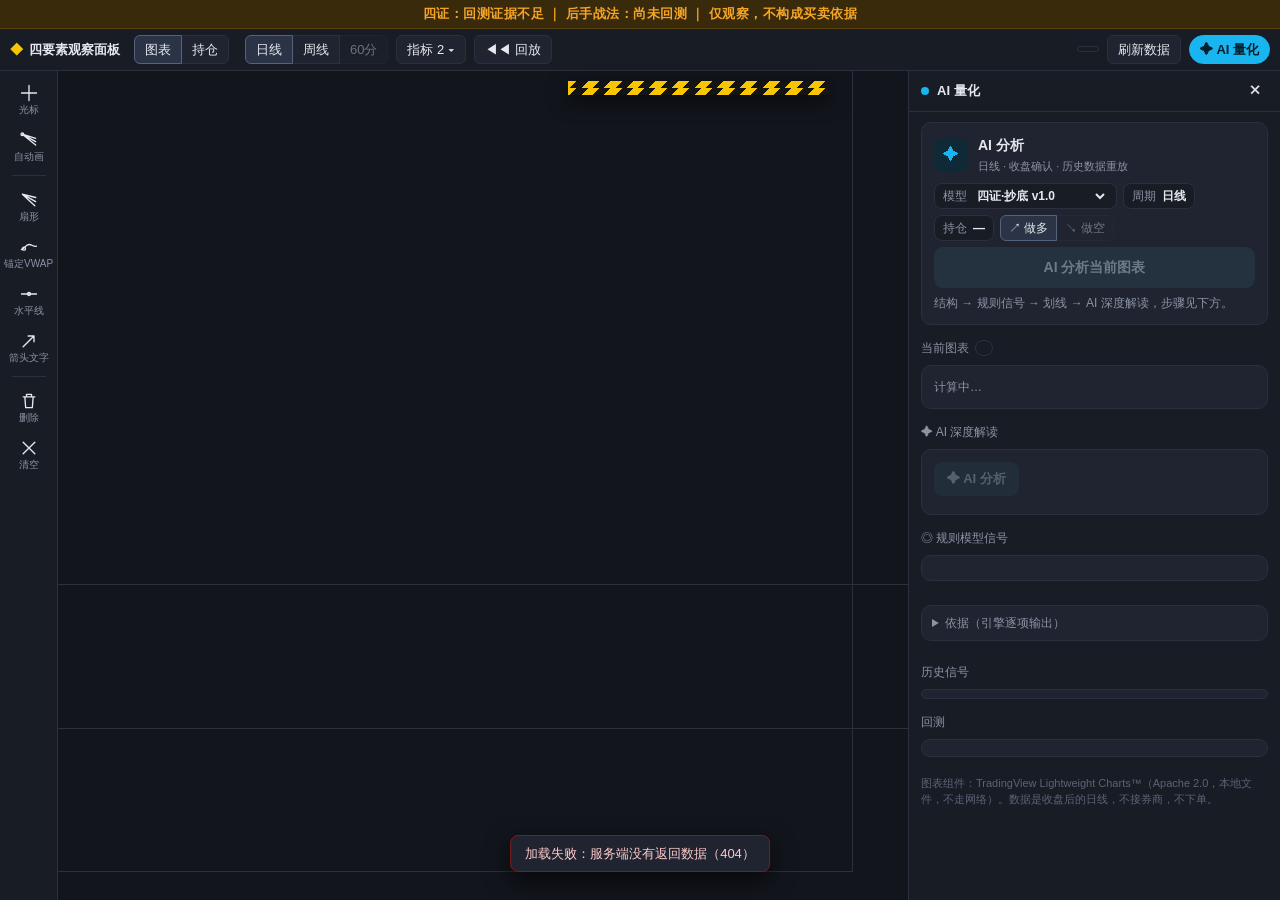
==== static/index.html @ f4cf9632 "AI 量化面板和后手战法模型（补充指令 3） - houshou.py：后手·成本线回踩 houshou-0.1，全部因果；视频原话 4 个参数，其余集中在 EST 标为估算 - chart_scor" ====
<!doctype html>
<html lang="zh-CN">
<head>
<meta charset="utf-8">
<meta name="viewport" content="width=device-width, initial-scale=1">
<title>四要素观察面板</title>
<link rel="stylesheet" href="/static/app.css">
</head>
<body>
<div id="banner" role="note">四证：回测证据不足 ｜ 后手战法：尚未回测 ｜ 仅观察，不构成买卖依据</div>

<header id="topbar">
  <div class="brand"><span class="logo">◆</span>四要素观察面板</div>
  <div id="viewSeg" class="seg" aria-label="页面">
    <button data-view="chart">图表</button>
    <button data-view="portfolio">持仓</button>
  </div>
  <div id="tickers" class="seg" role="tablist" aria-label="标的"></div>
  <div class="seg chart-only" id="tfSeg" aria-label="周期">
    <button class="on" data-tf="D" title="日线：四要素按日线判定">日线</button>
    <button data-tf="W" title="周线：由日线合成，只看走势；四要素仍按日线判定">周线</button>
    <button disabled title="不做：规则只用收盘后的日线，没有盘中数据">60分</button>
  </div>
  <div class="menu chart-only" id="indMenu">
    <button id="indBtn" aria-haspopup="true">指标 <span id="indCount"></span> ▾</button>
    <div class="pop" id="indPop" hidden>
      <label><input type="checkbox" data-ind="vol"> 成交量 VOL(5,10)</label>
      <label><input type="checkbox" data-ind="macd"> MACD(12,26,9)</label>
      <label><input type="checkbox" data-ind="marks"> 四要素标记 ▲1–4</label>
      <hr>
      <label title="只是显示，不影响四要素证据的判定"><input type="checkbox" data-ind="pf"> 持仓叠加（成本、行权价、归零线）</label>
      <label title="离现价很远，打开会把图压扁"><input type="checkbox" data-ind="pfval"> 估值参考线</label>
      <hr>
      <label title="今天常规时段的未收盘 K 线，半透明；只画图，不参与四要素判定"><input type="checkbox" data-ind="live"> 盘中实时（半透明 = 未收盘）</label>
    </div>
  </div>
  <button id="replayBtn" class="chart-only" title="把图截到历史某一天，按那天重算">◀◀ 回放</button>
  <span class="spacer"></span>
  <button id="pfChip" class="chip" hidden></button>
  <span id="dataDate" class="chip chart-only" title="只有收盘后的日线，没有实时行情"></span>
  <button id="dataWarn" class="chip warn chart-only" hidden></button>
  <button id="refreshBtn" class="chart-only" title="运行 prep_data.py，只追加新日期">刷新数据</button>
  <button id="aiBtn" class="primary chart-only">✦ AI 量化</button>
</header>

<div id="views">
<main id="main">
  <nav id="tools" aria-label="画线工具">
    <button data-tool="cursor" title="光标：拖动、缩放、十字线（Esc）"><svg viewBox="0 0 24 24"><path d="M12 3v18M3 12h18"/></svg><span>光标</span></button>
    <button id="autoBtn" title="自动画：按引擎的高点、低点、地量日画出扇子、成本线、止损线"><svg viewBox="0 0 24 24"><path d="M4 5l16 5M4 5l16 9M4 5l16 13"/><circle cx="4" cy="5" r="1.6"/></svg><span>自动画</span></button>
    <hr>
    <button data-tool="fan" title="斐波那契速度阻力扇 0.382 / 0.5 / 0.618：先点高点，再点低点"><svg viewBox="0 0 24 24"><path d="M4 5l16 4M4 5l16 9M4 5l15 14"/></svg><span>扇形</span></button>
    <button data-tool="avwap" title="锚定 VWAP：点一根 K 线作为起算日"><svg viewBox="0 0 24 24"><path d="M3 15c4-1 5-6 9-6s5 3 9 2"/><circle cx="6" cy="14" r="1.8"/></svg><span>锚定VWAP</span></button>
    <button data-tool="hline" title="水平线：点一个价位"><svg viewBox="0 0 24 24"><path d="M3 12h18"/><circle cx="12" cy="12" r="1.8"/></svg><span>水平线</span></button>
    <button data-tool="arrow" title="箭头加文字：先点起点，再点箭头指向的位置"><svg viewBox="0 0 24 24"><path d="M5 19L18 6M18 6h-7M18 6v7"/></svg><span>箭头文字</span></button>
    <hr>
    <button id="delBtn" title="删除选中的手动画线（先在光标模式下点一下那条线，或按 Delete）"><svg viewBox="0 0 24 24"><path d="M5 7h14M9 7V4h6v3M7 7l1 13h8l1-13"/></svg><span>删除</span></button>
    <button id="clearBtn" title="清空这只标的的全部手动画线"><svg viewBox="0 0 24 24"><path d="M5 5l14 14M19 5L5 19"/></svg><span>清空</span></button>
  </nav>

  <section id="stage">
    <div id="chartwrap">
      <div id="chart"></div>
      <canvas id="overlay"></canvas>
      <div id="legend" class="leg"></div>
      <div id="legVol" class="leg sub" hidden></div>
      <div id="legMacd" class="leg sub" hidden></div>
      <div id="evidence"></div>
      <div id="qBar" hidden></div>
      <div id="qMenu" hidden></div>
      <div id="hint" hidden></div>
      <form id="textBox" hidden><input id="textInput" maxlength="40" placeholder="标注文字，回车确定" autocomplete="off"></form>
    </div>
    <div id="qLegend" hidden></div>
    <div id="replaybar" hidden>
      <b>回放</b>
      <button id="rpPrev" title="前一根（←）">◀</button>
      <input id="rpRange" type="range" min="1" max="1" step="1" aria-label="回放日期">
      <button id="rpNext" title="后一根（→）">▶</button>
      <input id="rpDate" type="date" aria-label="跳到日期">
      <span id="rpInfo"></span>
      <button id="rpExit">回到最新</button>
    </div>
  </section>

  <aside id="side" aria-label="AI 量化">
    <div class="side-head">
      <span class="dot"></span><b>AI 量化</b><span id="sideSub" class="muted"></span>
      <span class="spacer"></span>
      <button id="sideClose" title="收起">✕</button>
    </div>
    <div class="side-body">
      <div class="card qa" id="qaCard">
        <div class="qa-head"><span class="qa-ico">✦</span><div><b>AI 分析</b><small>日线 · 收盘确认 · 历史数据重放</small></div></div>
        <div class="qa-row">
          <label class="pill">模型 <select id="qModel" aria-label="规则模型"></select></label>
          <span class="pill">周期 <b>日线</b></span>
        </div>
        <div class="qa-row">
          <span class="pill" id="qPos" title="从 portfolio_state.json 读，只读">持仓 <b>—</b></span>
          <span class="seg mini" aria-label="方向"><button class="on" id="qLong">↗ 做多</button><button id="qShort" disabled title="没有做空规则">↘ 做空</button></span>
        </div>
        <button id="qRun" class="primary big" disabled>AI 分析当前图表</button>
        <div class="muted small" id="qHint">结构 → 规则信号 → 划线 → AI 深度解读，步骤见下方。</div>
      </div>
      <div class="card thin" id="qSteps" hidden></div>

      <div class="sec-title">当前图表 <span class="qtag" id="qLabel"></span></div>
      <div class="card" id="qScore"><div class="muted small">计算中…</div></div>

      <div class="sec-title">✦ AI 深度解读 <span class="qtag" id="narrSrc" hidden></span><span class="muted small" id="narrMeta"></span></div>
      <div class="card narr" id="narrCard">
        <div class="narr-actions">
          <button id="aiRun" class="primary" disabled title="按视频的四问走一遍：量 → MACD → 扇子 → 成本线。模板版，不调用 API，不花钱">✦ AI 分析</button>
          <button id="aiPolish" hidden>让 Claude 润色（会计费）</button>
          <button id="aiSkip" hidden>跳过动画</button>
        </div>
        <div id="aiHint" class="muted small"></div>
        <div id="narrNotice" class="narr-notice" hidden></div>
        <div id="narr" hidden></div>
      </div>

      <div class="sec-title">◎ 规则模型信号</div>
      <div id="sigCard" class="card"></div>
      <div id="tiles" class="tiles"></div>
      <div id="qExtra"></div>
      <div id="narrWatch" class="card thin" hidden></div>
      <details id="basis" class="card thin"><summary>依据（引擎逐项输出）</summary><div id="basisBody"></div></details>
      <div id="notes"></div>

      <div class="sec-title">历史信号 <span class="muted small" id="sigCount"></span></div>
      <div id="sigList" class="card thin"></div>

      <div class="sec-title">回测</div>
      <div id="btCard" class="card thin muted small"></div>
      <div class="credit">图表组件：TradingView Lightweight Charts™（Apache 2.0，本地文件，不走网络）。数据是收盘后的日线，不接券商，不下单。</div>
    </div>
  </aside>
</main>
<section id="pfPage" hidden aria-label="持仓"></section>
</div>

<div id="modal" hidden><div class="modal-box"><div class="modal-head"><b id="modalTitle"></b><span class="spacer"></span><button id="modalClose">✕</button></div><div id="modalBody"></div></div></div>
<div id="toast" hidden></div>

<script src="/static/vendor/lightweight-charts.standalone.production.js"></script>
<script src="/static/portfolio.js"></script>
<script src="/static/narrate.js"></script>
<script src="/static/quant.js"></script>
<script src="/static/app.js"></script>
</body>
</html>
---- static/app.css ----
:root{
  --bg:#12151c; --panel:#181c25; --panel2:#1f2430; --line:#2a303d; --fg:#e6e8ee; --mut:#8b93a5;
  --up:#f0484e; --down:#1fa391; --acc:#19b5f0; --accfg:#04202c; --warn:#f5a524; --warnbg:#3a2a0c;
  --hazard:#f7c600; --fan:#35c2b0; --vwap:#f59e0b; --stop:#a78bfa; --target:#fb7185; --lowvol:#3b82f6;
  --danger:#ef4444;
}
*{box-sizing:border-box}
html,body{height:100%}
body{margin:0;background:var(--bg);color:var(--fg);font:13px/1.5 -apple-system,"PingFang SC","Helvetica Neue","Noto Sans SC",sans-serif;
  display:flex;flex-direction:column;overflow:hidden}
button,input{font:inherit;color:inherit}
button{background:var(--panel2);border:1px solid var(--line);border-radius:6px;padding:4px 10px;cursor:pointer;white-space:nowrap}
button:hover:not(:disabled){border-color:#4a5368}
button:disabled{opacity:.42;cursor:not-allowed}
button.primary{background:var(--acc);border-color:var(--acc);color:var(--accfg);font-weight:600;border-radius:999px}
button.primary:disabled{background:#33506080;border-color:transparent;color:#9fb6c2}
button.wide{width:100%;border-radius:8px;padding:8px}
.spacer{flex:1}
.muted{color:var(--mut)} .small{font-size:12px}
[hidden]{display:none!important}

#banner{flex:none;background:var(--warnbg);color:var(--warn);text-align:center;font-weight:600;padding:4px 12px;letter-spacing:.5px;
  border-bottom:1px solid #5a4212}
#topbar{flex:none;display:flex;align-items:center;gap:8px;padding:6px 10px;background:var(--panel);border-bottom:1px solid var(--line);flex-wrap:wrap}
.brand{font-weight:700;margin-right:6px;white-space:nowrap}.logo{color:var(--hazard);margin-right:6px}
.seg{display:flex}
.seg button{border-radius:0;margin-left:-1px}
.seg button:first-child{border-radius:6px 0 0 6px;margin-left:0}.seg button:last-child{border-radius:0 6px 6px 0}
.seg button.on{background:#2b3446;border-color:#56627c;position:relative;z-index:1}
#tickers button{min-width:92px;text-align:left;display:flex;gap:8px;align-items:baseline}
#tickers b{font-size:14px}#tickers .sc{margin-left:auto;font-size:11px;color:var(--mut)}
#tickers .sc.hot{color:var(--hazard);font-weight:700}
.chip{border:1px solid var(--line);border-radius:999px;padding:2px 10px;color:var(--mut);background:transparent;font-size:12px;white-space:nowrap}
.chip.warn{color:var(--warn);border-color:#6b4e12;background:var(--warnbg)}
.chip.err{color:#fecaca;border-color:#7f1d1d;background:#3b1212}
.menu{position:relative}
.pop{position:absolute;top:calc(100% + 4px);left:0;z-index:30;background:var(--panel2);border:1px solid var(--line);border-radius:8px;padding:8px 10px;
  display:flex;flex-direction:column;gap:6px;white-space:nowrap;box-shadow:0 8px 24px #0008}
.pop label{display:flex;gap:6px;align-items:center;cursor:pointer}
#replayBtn.on{background:#3b2f0a;border-color:var(--hazard);color:var(--hazard)}

#views{flex:1;min-height:0;display:flex;position:relative}
#main{flex:1;min-width:0;min-height:0;display:flex}
body.view-pf .chart-only{display:none!important}
.pop hr{width:100%;border:0;border-top:1px solid var(--line);margin:2px 0}

/* 持仓页 */
#pfPage{position:absolute;inset:0;z-index:40;background:var(--bg);overflow-y:auto}
.pf-wrap{max-width:1180px;margin:0 auto;padding:14px 18px 60px}
.pf-stale{background:var(--warnbg);color:var(--warn);border:1px solid #6b4e12;border-radius:8px;padding:8px 12px;font-weight:700;margin-bottom:12px}
.pf-head{display:flex;align-items:baseline;gap:12px;flex-wrap:wrap;color:var(--mut);font-size:12px}
.pf-head h1{margin:0;font-size:20px;color:var(--fg)}
.pf-wrap section{margin-top:18px}
.pf-wrap h2{font-size:14px;margin:0 0 8px;padding-bottom:5px;border-bottom:1px solid var(--line)}
.pf-wrap h3{font-size:13px;margin:12px 0 6px;color:var(--mut);font-weight:600}
.pf-cap{color:var(--mut);font-size:12px;margin:6px 0 0}
.pf-none{color:var(--mut);padding:6px 0}
.pf-empty{margin-top:40px;text-align:center;color:var(--mut)}.pf-empty b{font-size:20px;color:var(--fg)}
.est{display:inline-block;background:#3a2a0c;color:var(--warn);border:1px solid #6b4e12;border-radius:4px;font-size:10.5px;line-height:1.3;padding:0 4px;font-weight:600;vertical-align:1px}
.pf-tiles{display:grid;grid-template-columns:repeat(auto-fit,minmax(150px,1fr));gap:8px}
.pf-tile{background:var(--panel2);border:1px solid var(--line);border-radius:10px;padding:8px 12px}
.pf-tile label{display:block;color:var(--mut);font-size:11px}
.pf-tile b{font-size:19px;font-variant-numeric:tabular-nums}
.pf-tile small{display:block;color:var(--mut);font-size:11px}
.pf-orders{margin:8px 0 0;padding-left:18px;color:var(--warn);font-size:12.5px}
.pf-bar{position:relative;display:flex;height:34px;border-radius:6px;overflow:visible;margin-top:4px}
.pf-bar>div{height:100%;display:flex;align-items:center;justify-content:center;overflow:hidden;white-space:nowrap;font-size:12px;font-weight:600;color:#0c1016}
.pf-bar>div:first-child{border-radius:6px 0 0 6px}.pf-bar>div:last-of-type{border-radius:0 6px 6px 0}
.seg-safe{background:#38bdf8}.seg-risky{background:#fb923c}
.seg-middle{background:repeating-linear-gradient(-45deg,#a78bfa 0 8px,#8b6ff0 8px 16px)}
.pf-bar .one-nav{position:absolute;top:-5px;bottom:-5px;width:0;border-left:2px dashed var(--fg)}
.pf-bar .one-nav em{position:absolute;top:-17px;left:-26px;font-size:11px;font-style:normal;color:var(--fg);white-space:nowrap}
.pf-bar-legend{display:flex;gap:18px;flex-wrap:wrap;margin-top:10px;font-size:12.5px;color:var(--mut)}
.pf-bar-legend b{color:var(--fg);font-size:14px}
.sw{display:inline-block;width:10px;height:10px;border-radius:2px;margin-right:5px}
.pf-scroll{overflow-x:auto}
.pf-table{border-collapse:collapse;width:100%;font-size:12.5px}
.pf-table th,.pf-table td{border-bottom:1px solid var(--line);padding:6px 8px;text-align:left;vertical-align:top;white-space:nowrap}
.pf-table th{color:var(--mut);font-weight:600;font-size:11.5px}
.pf-table td.r{text-align:right;font-variant-numeric:tabular-nums}
.pf-table td.note{white-space:normal;color:var(--mut);min-width:180px}
.pf-table small{display:block;color:var(--mut);font-size:11px}
.pf-table .pos{color:var(--up)}.pf-table .neg{color:var(--down)}
.side{border-radius:999px;padding:1px 9px;font-size:11.5px;font-weight:600;color:#0c1016;background:#64748b}
.side-safe{background:#38bdf8}.side-risky{background:#fb923c}.side-middle{background:#a78bfa}
.chk-btn{padding:1px 8px;border-radius:999px;font-size:12px}.chk-btn.full{border-color:var(--hazard);color:var(--hazard)}
td.chk.none{color:var(--mut)}
.pf-cols{display:grid;grid-template-columns:1fr 1fr;gap:18px}
.pf-lvs{display:grid;grid-template-columns:repeat(auto-fit,minmax(200px,1fr));gap:8px}
.pf-lv{background:var(--panel2);border:1px solid var(--line);border-radius:8px;padding:6px 10px}
.pf-lv label{display:block;color:var(--mut);font-size:11.5px}.pf-lv b{font-size:16px;font-variant-numeric:tabular-nums}
.pf-check{list-style:none;margin:0;padding:0;display:flex;flex-direction:column;gap:6px}
.pf-check li{display:flex;gap:10px;align-items:baseline;background:var(--panel2);border:1px solid var(--line);border-radius:8px;padding:7px 10px}
.pf-check .mark{flex:none;width:52px;text-align:center;border-radius:4px;font-size:11.5px;font-weight:700;background:#2b3446;color:var(--mut)}
.pf-check li.hit{border-color:#7f1d1d;background:#2a1414}.pf-check li.hit .mark{background:var(--danger);color:#fff}.pf-check li.hit b{color:#fca5a5}
.pf-check .txt{color:var(--mut)}
.pf-snap-head{display:flex;gap:8px;align-items:center;margin-bottom:8px;color:var(--mut);font-size:12px}
.pf-snap-head select{background:var(--panel2);color:var(--fg);border:1px solid var(--line);border-radius:6px;padding:3px 6px;font:inherit}
.pf-md{background:var(--panel);border:1px solid var(--line);border-radius:10px;padding:10px 14px;line-height:1.7}
.pf-md h3,.pf-md h4,.pf-md h5{color:var(--fg);margin:10px 0 4px;font-size:13.5px}.pf-md h3{font-size:14.5px}
.pf-md p{margin:4px 0}.pf-md ul{margin:4px 0;padding-left:20px}
@media (max-width:820px){.pf-cols{grid-template-columns:1fr}}
#tools{flex:none;width:58px;background:var(--panel);border-right:1px solid var(--line);display:flex;flex-direction:column;align-items:center;gap:4px;padding:6px 0;overflow-y:auto}
#tools button{width:50px;padding:5px 0 3px;display:flex;flex-direction:column;align-items:center;gap:1px;border-color:transparent;background:transparent}
#tools button span{font-size:10px;color:var(--mut);line-height:1.2}
#tools svg{width:20px;height:20px;fill:none;stroke:currentColor;stroke-width:1.6;stroke-linecap:round;stroke-linejoin:round}
#tools button:hover{background:var(--panel2)}
#tools button.on{background:#12384a;border-color:var(--acc);color:var(--acc)}
#tools button.on span{color:var(--acc)}
#tools hr{width:34px;border:0;border-top:1px solid var(--line);margin:4px 0}

#stage{flex:1;min-width:0;display:flex;flex-direction:column}
#chartwrap{flex:1;min-height:0;position:relative}
#chart{position:absolute;inset:0}
#overlay{position:absolute;left:0;top:0;pointer-events:none;z-index:3}
#overlay.draw{pointer-events:auto;cursor:crosshair}
.leg{position:absolute;left:10px;top:6px;z-index:4;pointer-events:none;font-size:12px;color:var(--mut);display:flex;gap:10px;flex-wrap:wrap;
  background:#12151cb8;padding:1px 6px;border-radius:4px;max-width:calc(100% - 400px)}
.leg b{color:var(--fg);font-weight:600}.leg .up{color:var(--up)}.leg .down{color:var(--down)}
.leg .live{color:#cbd5e1;border:1px dashed #64748b;border-radius:4px;padding:0 5px}.leg .live.dim{opacity:.7}
.leg .k1{color:#e6e8ee}.leg .k2{color:var(--vwap)}.leg .lv{color:var(--lowvol)}.leg .src{color:var(--warn)}
.leg.sub{max-width:none}
#hint{position:absolute;left:50%;top:34px;transform:translateX(-50%);z-index:6;background:#0b2a38;border:1px solid var(--acc);color:#bfeaff;
  padding:4px 12px;border-radius:999px;font-size:12px;pointer-events:none;white-space:nowrap}
#textBox{position:absolute;z-index:7}
#textBox input{background:var(--panel2);border:1px solid var(--acc);border-radius:6px;padding:4px 8px;width:190px;outline:none}

#evidence{position:absolute;right:78px;top:10px;z-index:5;width:262px;background:var(--hazard);color:#141414;border-radius:4px;
  box-shadow:0 6px 20px #000a;font-size:12px;user-select:none}
#evidence::before,#evidence::after{content:"";display:block;height:7px;background:repeating-linear-gradient(-45deg,#141414 0 8px,var(--hazard) 8px 16px)}
#evidence .ev-head{padding:6px 10px 4px;cursor:pointer}
#evidence .ev-tag{font-size:11px;font-weight:700;display:block;line-height:1}
#evidence h2{margin:1px 0 0;font-size:19px;line-height:1.2;font-weight:900;letter-spacing:1px}
#evidence .ev-score{font-size:14px;font-weight:800}
#evidence .ev-warn{display:block;margin-top:4px;background:#7f1d1d;color:#fff;border-radius:3px;padding:2px 6px;font-size:11.5px;font-weight:700}
#evidence .ev-note{display:block;margin-top:3px;font-size:11px;font-weight:600}
#dataDate{cursor:pointer}
#evidence .ev-score small{font-weight:600;font-size:12px;margin-left:6px}
#evidence ol{list-style:none;margin:0;padding:2px 8px 8px;display:flex;flex-direction:column;gap:4px}
#evidence li{display:flex;gap:8px;align-items:flex-start;background:#0000000f;border-radius:4px;padding:4px 6px;opacity:.62}
#evidence li.on{opacity:1;background:#00000022}
#evidence li i{flex:none;width:22px;height:22px;border-radius:50%;border:2px solid #141414;font-style:normal;font-weight:800;text-align:center;line-height:18px;color:#141414}
#evidence li.on i{background:#141414;color:var(--hazard);box-shadow:0 0 0 2px #fff8}
#evidence li b{font-size:13px}#evidence li em{font-style:normal;font-weight:700;margin-left:6px;font-size:11px}
#evidence li p{margin:1px 0 0;font-size:11px;line-height:1.35;display:-webkit-box;-webkit-line-clamp:2;-webkit-box-orient:vertical;overflow:hidden}
#evidence.fold ol{display:none}

#replaybar{flex:none;display:flex;align-items:center;gap:8px;padding:6px 10px;background:#241d08;border-top:1px solid #5a4212;color:var(--hazard)}
#replaybar input[type=range]{flex:1;accent-color:var(--hazard)}
#replaybar input[type=date]{background:var(--panel2);border:1px solid var(--line);border-radius:6px;padding:2px 6px;color-scheme:dark}
#rpInfo{color:var(--fg);font-size:12px;white-space:nowrap}

#side{flex:none;width:372px;background:var(--panel);border-left:1px solid var(--line);display:flex;flex-direction:column;min-height:0}
#side.closed{display:none}
.side-head{display:flex;align-items:center;gap:8px;padding:8px 12px;border-bottom:1px solid var(--line)}
.side-head .dot{width:8px;height:8px;border-radius:50%;background:var(--acc)}
.side-head button{border:0;background:transparent;padding:2px 6px}
.side-body{flex:1;overflow-y:auto;padding:10px 12px 24px;display:flex;flex-direction:column;gap:8px}
.side-body>*{flex:none}
.sec-title{color:var(--mut);font-size:12px;margin-top:6px}
.credit{color:#5b6376;font-size:11px;margin-top:10px}
.card{background:var(--panel2);border:1px solid var(--line);border-radius:10px;padding:12px}
.card.thin{padding:8px 10px}
#sigCard .eng{color:var(--mut);font-size:12px}
#sigCard h3{margin:4px 0 6px;font-size:24px;line-height:1.2}
#sigCard h3.all4{color:var(--hazard)}#sigCard h3.missing{color:var(--fg)}#sigCard h3.not_armed{color:var(--mut)}
#sigCard .tags{display:flex;gap:6px;flex-wrap:wrap;margin-bottom:8px}
#sigCard .tags span{background:#2b3446;border-radius:4px;padding:1px 7px;font-size:11px;color:#c5cbd8}
#sigCard .tags span.eng-tag{background:#0b3a4f;color:#8fdcff}
#sigCard p{margin:0 0 6px}
#sigCard .fine{color:var(--mut);font-size:11px;margin:0}
.tiles{display:grid;grid-template-columns:1fr 1fr 1fr;gap:8px}
.tile{background:var(--panel2);border:1px solid var(--line);border-radius:10px;padding:8px 10px;min-width:0}
.tile.w2{grid-column:span 2}
.tile label{display:block;color:var(--mut);font-size:11px}
.tile b{display:block;font-size:17px;line-height:1.35;font-variant-numeric:tabular-nums;white-space:nowrap;overflow:hidden;text-overflow:ellipsis}
.tile small{display:block;color:var(--mut);font-size:11px;line-height:1.35}
.tile.entry b{color:var(--vwap)}.tile.stop b{color:var(--stop)}.tile.target b{color:var(--target)}
.tile.off b{color:var(--mut)}
#basis summary{cursor:pointer;color:var(--mut);font-size:12px}
#basisBody{font-size:12px;margin-top:6px}
#basisBody .row{display:flex;gap:8px;padding:4px 0;border-top:1px solid var(--line)}
#basisBody .row i{flex:none;width:18px;height:18px;border-radius:50%;background:#3a4152;color:#aab1c2;font-style:normal;font-size:11px;font-weight:700;text-align:center;line-height:18px}
#basisBody .row.on i{background:var(--hazard);color:#141414}
#basisBody .kv{display:grid;grid-template-columns:1fr 1fr;gap:2px 10px;color:var(--mut);padding-top:6px;border-top:1px solid var(--line)}
#basisBody .kv b{color:var(--fg);font-weight:500}
#notes .note{background:var(--warnbg);color:var(--warn);border-radius:8px;padding:6px 10px;font-size:12px;margin-bottom:6px}
#aiHint{margin-top:6px}
/* 视频式解说 */
.narr-actions{display:flex;gap:6px;flex-wrap:wrap}
.narr-actions button{border-radius:8px;padding:6px 12px}
.narr-notice{margin-top:8px;background:var(--warnbg);color:var(--warn);border-radius:6px;padding:4px 8px;font-size:11.5px}
#narr{margin-top:10px}
.n-hook{font-size:22px;font-weight:900;line-height:1.25;letter-spacing:.5px;color:#fff;text-wrap:balance}
.n-story{color:var(--mut);font-size:12.5px;margin:4px 0 10px}
.n-steps{list-style:none;margin:0;padding:0;display:flex;flex-direction:column;gap:7px}
.n-step{display:none;grid-template-columns:34px 1fr auto;gap:8px;align-items:center;background:#161a23;border:1px solid var(--line);border-radius:10px;padding:8px 8px 8px 6px;cursor:pointer}
.n-step.show{display:grid;animation:nstep .35s ease-out}
.n-step:hover,.n-step.picked{border-color:var(--hazard)}
@keyframes nstep{from{opacity:0;transform:translateY(8px)}to{opacity:1;transform:none}}
.n-step .tri{width:30px;height:27px;background:#3a4152;color:#aab1c2;clip-path:polygon(50% 0,100% 100%,0 100%);display:flex;align-items:flex-end;justify-content:center;
  font-style:normal;font-weight:800;font-size:12px;padding-bottom:2px}
.n-step.on .tri{background:var(--hazard);color:#141414}
.n-step .mid{min-width:0;display:flex;flex-direction:column}
.n-step .q{font-style:normal;color:var(--mut);font-size:10.5px}
.n-step .say{font-size:15.5px;line-height:1.3;color:var(--fg)}
.n-step .look{font-size:11.5px;color:var(--mut);line-height:1.4;margin-top:2px}
.sticker{background:var(--hazard);color:#141414;font-weight:900;font-size:13px;padding:3px 8px;border-radius:3px;transform:rotate(-7deg);white-space:nowrap;
  box-shadow:2px 2px 0 #0008;border:1.5px solid #141414}
.sticker.good{background:#141414;color:var(--hazard);border-color:var(--hazard)}
.sticker.na{background:#3a4152;color:#aab1c2;border-color:#3a4152;box-shadow:none}
.n-step .has-draw{font-size:10.5px;color:var(--hazard);opacity:.75;margin-top:3px}
.n-step.picked{background:#2a2408}.n-step.picked .has-draw{opacity:1}
.n-step.free .tri{clip-path:none;border-radius:50%;width:22px;height:22px;margin:0 4px;align-items:center;padding:0;background:#2b3446}
.unv{background:#5a4212;color:#fde68a;border-radius:3px;padding:0 2px;border-bottom:1px dashed var(--warn);cursor:help}
.n-final{display:none;margin-top:12px;font-size:26px;font-weight:900;text-align:center;color:var(--hazard);letter-spacing:1px}
.n-final.show{display:block;animation:nstep .35s ease-out}
#narrWatch .w-title{color:var(--mut);font-size:12px;margin-bottom:4px}
#narrWatch ul{margin:0;padding-left:18px;font-size:12.5px;line-height:1.6}
#sigCard .big3{display:flex;flex-direction:column;gap:3px;margin:8px 0 6px}
#sigCard .big3 div{display:flex;align-items:baseline;gap:8px;font-size:15px}
#sigCard .big3 b{font-weight:900;min-width:3em}#sigCard .big3 span{flex:1;color:#c5cbd8}
#sigCard .big3 em{font-style:normal;font-variant-numeric:tabular-nums;font-weight:700}
#sigCard .big3 div:nth-child(1) b,#sigCard .big3 div:nth-child(1) em{color:var(--vwap)}
#sigCard .big3 div:nth-child(2) b,#sigCard .big3 div:nth-child(2) em{color:var(--stop)}
#sigCard .big3 div:nth-child(3) b,#sigCard .big3 div:nth-child(3) em{color:var(--target)}
#sigCard .zone{color:var(--vwap);font-size:12px;margin:0 0 6px}
#evidence li.wait{opacity:.35}#evidence li.now{outline:2px solid #141414;outline-offset:1px}
.pane-flash{position:absolute;z-index:4;pointer-events:none;background:var(--hazard);opacity:0;animation:paneflash 1.6s ease-out}
.noanim .n-step.show,.noanim .n-final.show{animation:none}
@keyframes paneflash{0%{opacity:.28}35%{opacity:.08}60%{opacity:.24}100%{opacity:0}}
@media (prefers-reduced-motion:reduce){.n-step.show,.n-final.show{animation:none}.pane-flash{animation-duration:.01s}}
#sigList{max-height:190px;overflow-y:auto;padding:4px}
#sigList button{display:flex;width:100%;gap:8px;border:0;background:transparent;border-radius:6px;padding:3px 6px;font-size:12px;font-variant-numeric:tabular-nums}
#sigList button:hover{background:#2b3446}
#sigList .r{margin-left:auto}.pos{color:var(--up)}.neg{color:var(--down)}
#sigList .empty{color:var(--mut);padding:4px 6px;font-size:12px}

#modal{position:fixed;inset:0;background:#0009;z-index:50;display:flex;align-items:center;justify-content:center}
.modal-box{background:var(--panel);border:1px solid var(--line);border-radius:12px;width:min(640px,92vw);max-height:80vh;display:flex;flex-direction:column}
.modal-head{display:flex;align-items:center;padding:10px 14px;border-bottom:1px solid var(--line)}
.modal-head button{border:0;background:transparent}
#modalBody{padding:12px 14px;overflow-y:auto;font-size:12.5px}
#modalBody h4{margin:10px 0 4px;font-size:13px}#modalBody h4:first-child{margin-top:0}
#modalBody .e{color:#fca5a5}#modalBody .n{color:var(--mut)}#modalBody .a{color:#86efac}
#modalBody ul{margin:0;padding-left:18px}
#toast{position:fixed;left:50%;bottom:28px;transform:translateX(-50%);z-index:60;background:var(--panel2);border:1px solid var(--line);border-radius:8px;
  padding:8px 14px;box-shadow:0 8px 24px #000a;max-width:80vw}
#toast.err{border-color:#7f1d1d;color:#fecaca}

@media (max-width:1100px){#side{width:320px}.leg{max-width:calc(100% - 20px)}}
@media (max-width:820px){#side{position:absolute;right:0;top:0;bottom:0;z-index:20;height:100%}#main{position:relative}}
#aiPolish.arm{border-color:var(--warn);color:var(--warn);background:var(--warnbg)}
/* ---------- 「AI 量化」面板（补充指令 3）---------- */
.qa-head{display:flex;gap:10px;align-items:center;margin-bottom:8px}
.qa-ico{width:34px;height:34px;border-radius:9px;background:#0f2a36;color:var(--acc);display:flex;align-items:center;justify-content:center;font-size:16px}
.qa-head b{display:block;font-size:14px}.qa-head small{color:var(--mut);font-size:11px}
.qa-row{display:flex;gap:6px;flex-wrap:wrap;margin-bottom:6px;align-items:center}
.pill{display:inline-flex;align-items:center;gap:6px;background:var(--panel);border:1px solid var(--line);border-radius:8px;padding:3px 8px;font-size:12px;color:var(--mut)}
.pill b{color:var(--fg);font-weight:600}
.pill select{background:transparent;border:0;color:var(--fg);font:inherit;font-weight:600;outline:none;max-width:170px}
.seg.mini button{padding:3px 8px;font-size:12px}
button.big{display:block;width:100%;border-radius:9px;padding:9px 12px;font-size:14px;margin:4px 0 6px}
button.big:disabled{opacity:.6}
.qtag{font-size:11px;border:1px solid var(--line);border-radius:999px;padding:1px 8px;margin-left:6px;color:var(--mut)}
.qtag.neg{color:#fca5a5;border-color:#7f1d1d;background:#3a1113}.qtag.pos{color:#86efac;border-color:#14532d;background:#0f2a1a}
.q-steps-head{display:flex;align-items:center;gap:8px;margin-bottom:6px}
.q-steps-head .spin{width:12px;height:12px;border-radius:50%;border:2px solid var(--line);border-top-color:var(--acc);animation:qspin .8s linear infinite}
.q-steps-head .done{width:12px;height:12px;border-radius:50%;background:#22c55e}
@keyframes qspin{to{transform:rotate(360deg)}}
.q-steps{display:grid;grid-template-columns:1fr 1fr;gap:6px}
.q-steps>div{display:flex;gap:6px;align-items:flex-start;border:1px solid var(--line);border-radius:8px;padding:6px 8px;opacity:.45}
.q-steps>div.run{opacity:1;border-color:var(--acc)}.q-steps>div.done{opacity:1}
.q-steps i{flex:none;width:16px;height:16px;border-radius:50%;border:1.5px solid var(--mut);font-style:normal;font-size:10px;line-height:13px;text-align:center;color:#22c55e}
.q-steps>div.done i{border-color:#22c55e}
.q-steps b{font-size:12px;display:block}.q-steps small{color:var(--mut);font-size:10.5px;display:block;line-height:1.3}
.q-steps em{margin-left:auto;font-style:normal;color:var(--mut);font-size:10.5px;white-space:nowrap}
#qScore{display:grid;grid-template-columns:128px 1fr;gap:4px 12px;align-items:center}
.q-gauge{text-align:center}.q-gauge svg{width:124px;display:block;margin:0 auto}
.q-total{display:block;font-size:26px;font-weight:800;line-height:1;margin-top:-4px}
.q-total.neg,.q-part em.neg{color:#f87171}.q-total.pos,.q-part em.pos{color:#4ade80}.q-total.mid{color:#f5c542}
.q-lab{display:block;font-size:12px;font-weight:600;margin-top:2px}
.q-part{display:grid;grid-template-columns:30px 1fr 34px;gap:2px 6px;align-items:center;font-size:11.5px;margin-bottom:5px}
.q-part label{color:var(--mut)}.q-part em{font-style:normal;text-align:right;font-weight:700}
.q-part small{grid-column:2 / 4;color:var(--mut);font-size:10.5px;line-height:1.25}
.q-track{position:relative;height:5px;background:var(--line);border-radius:3px}
.q-track::after{content:"";position:absolute;left:50%;top:-2px;width:1px;height:9px;background:var(--mut)}
.q-track i{position:absolute;top:0;height:5px;border-radius:3px}.q-track i.neg{background:#f87171}.q-track i.pos{background:#4ade80}
.q-note{grid-column:1 / 3;margin:2px 0 0}
.q-checks{display:flex;flex-direction:column;gap:4px;margin:6px 0}
.q-checks>div{display:flex;gap:8px;align-items:flex-start;opacity:.7;font-size:12px}
.q-checks>div.on{opacity:1}
.q-checks i{flex:none;width:18px;height:18px;border-radius:50%;border:1.5px solid var(--mut);font-style:normal;text-align:center;line-height:15px;font-size:11px}
.q-checks>div.on i{background:var(--hazard);border-color:var(--hazard);color:#141414;font-weight:800}
.q-checks b{display:block}.q-checks span{color:var(--mut);font-size:11px;line-height:1.35;display:block}
#qExtra{display:flex;flex-direction:column;gap:8px}
#qExtra summary{cursor:pointer;font-size:12px;color:var(--mut)}
.q-needs{margin:4px 0 0;padding-left:18px;font-size:12px;line-height:1.5}
.q-all{float:right;color:var(--fg)}
.q-lines{display:grid;grid-template-columns:1fr 1fr;gap:3px 8px;margin-top:6px;font-size:11.5px}
.q-lines label{display:flex;align-items:center;gap:5px;white-space:nowrap;overflow:hidden;text-overflow:ellipsis}
.q-lines .sw{flex:none;width:10px;height:3px;border-radius:2px}
.q-tab{width:100%;border-collapse:collapse;font-size:11.5px;margin-top:6px}
.q-tab th{color:var(--mut);font-weight:500;text-align:left;padding:2px 4px}.q-tab td{padding:2px 4px;border-top:1px solid var(--line)}
.q-tab td.target{color:#f87171}.q-tab td.stop{color:#34d399}.q-tab button{padding:0 4px;border:0;background:none;color:var(--acc);font-size:11.5px}
.q-params{display:flex;flex-direction:column;gap:2px;font-size:11.5px;margin-top:6px}.q-params b{margin-top:4px;color:var(--hazard);font-size:11.5px}
.q-explain p{margin:0 0 4px;color:var(--mut);font-size:11px;line-height:1.45}
#qBar{position:absolute;left:50%;top:8px;transform:translateX(-50%);z-index:5;display:flex;align-items:center;gap:8px;background:#0c0f15ee;border:1.5px solid var(--hazard);
  border-radius:6px;padding:5px 12px;font-size:14px;font-weight:800;white-space:nowrap;max-width:calc(100% - 120px);overflow:hidden;box-shadow:0 2px 12px #0008}
#qBar b{color:var(--hazard);letter-spacing:1px}
#qBar .sep{width:1px;height:16px;background:#fff5}#qBar .plus{font-style:normal;color:var(--mut)}
#qBar .ck{color:#c9ced9}#qBar .ck.on{color:var(--hazard)}
#qBar .ck u{display:inline-block;text-decoration:none;width:16px;height:16px;border-radius:50%;border:1.5px solid #6b7385;margin-left:5px;font-size:11px;line-height:13px;text-align:center;vertical-align:1px}
#qBar .ck.on u{background:var(--hazard);border-color:var(--hazard);color:#141414}
#qBar em{font-style:normal;color:#e6e8ee}#qBar em.go{color:#f87171}#qBar em.no{color:#f87171}
#qMenu{position:absolute;z-index:9;background:var(--panel2);border:1px solid var(--line);border-radius:8px;padding:4px;display:flex;flex-direction:column;gap:2px;box-shadow:0 6px 20px #000a}
#qMenu[hidden]{display:none}
#qMenu button{border:0;background:none;text-align:left;padding:6px 10px;border-radius:6px}#qMenu button:hover:not(:disabled){background:var(--line)}
#qLegend{flex:none;border-top:1px solid var(--line);background:var(--panel);padding:4px 12px;font-size:12px;max-height:132px;overflow-y:auto}
#qLegend summary{cursor:pointer;color:var(--mut)}
#qLegend ol{list-style:none;margin:4px 0 2px;padding:0;display:grid;grid-template-columns:1fr 1fr;gap:2px 18px;line-height:1.45}
#qLegend li i{font-style:normal;color:var(--hazard);margin-right:5px;font-size:13px}
.tile[data-k="t2"] b,.tile[data-k="stop"] b{font-size:15px}.tile[data-k="zone"] b{font-size:13px;line-height:1.75}
@media (max-width:1100px){#qLegend ol{grid-template-columns:1fr}#qScore{grid-template-columns:110px 1fr}}
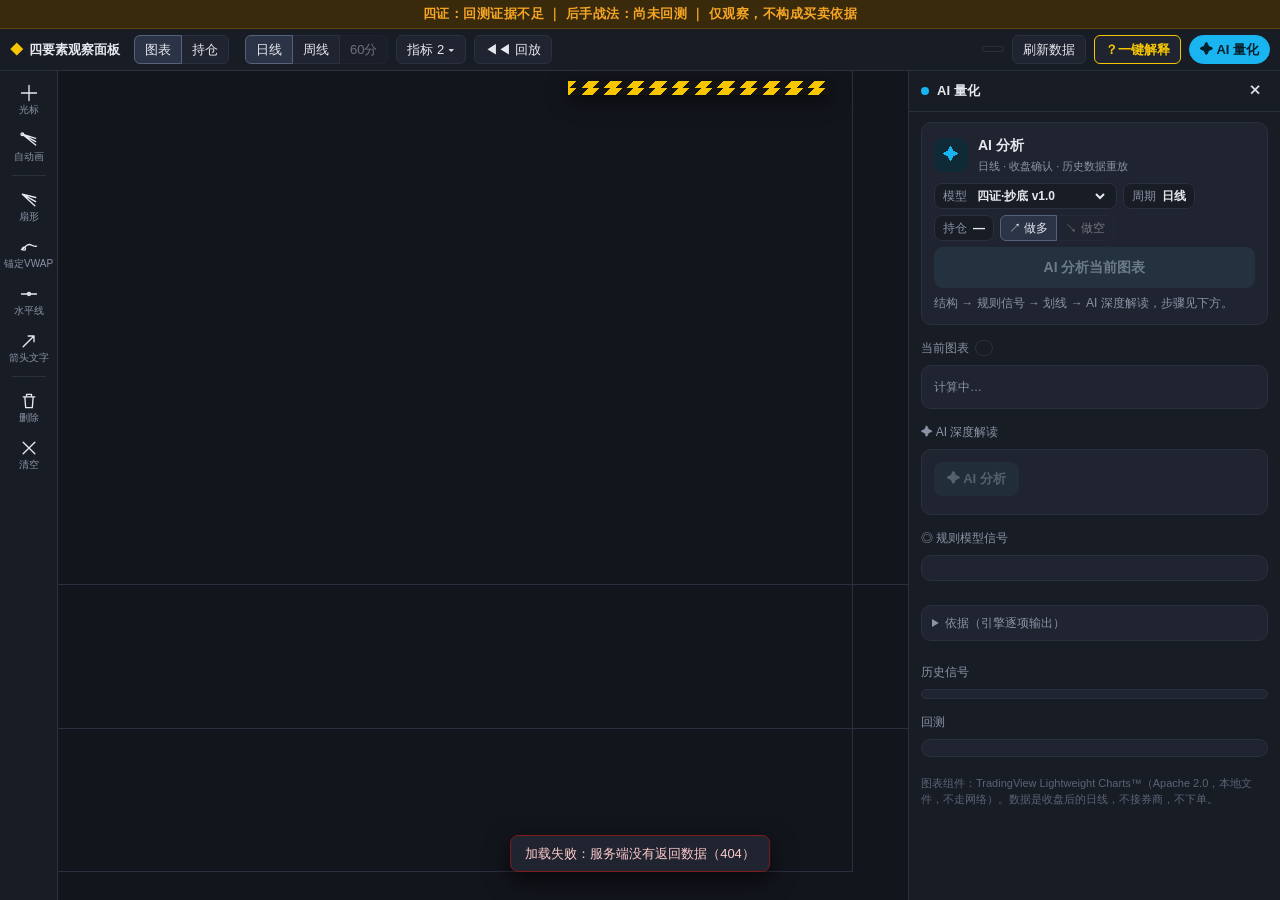
==== commit 58b57525: "一键解释：学习面板，用大白话把屏幕上的每样东西讲一遍 - learn.py + /api/learn：每张卡片先说“这是什么”，再说“今天它是什么情况”；数字全部取自引擎，不调用 AI - 写法：8 " ====
--- a/static/index.html
+++ b/static/index.html
@@ -40,6 +40,7 @@
   <span id="dataDate" class="chip chart-only" title="只有收盘后的日线，没有实时行情"></span>
   <button id="dataWarn" class="chip warn chart-only" hidden></button>
   <button id="refreshBtn" class="chart-only" title="运行 prep_data.py，只追加新日期">刷新数据</button>
+  <button id="learnBtn" class="chart-only" title="看不懂？点一下，用大白话把现在屏幕上的每样东西讲一遍。程序拼的，不花钱">？一键解释</button>
   <button id="aiBtn" class="primary chart-only">✦ AI 量化</button>
 </header>
 
@@ -57,6 +58,8 @@
     <button id="delBtn" title="删除选中的手动画线（先在光标模式下点一下那条线，或按 Delete）"><svg viewBox="0 0 24 24"><path d="M5 7h14M9 7V4h6v3M7 7l1 13h8l1-13"/></svg><span>删除</span></button>
     <button id="clearBtn" title="清空这只标的的全部手动画线"><svg viewBox="0 0 24 24"><path d="M5 5l14 14M19 5L5 19"/></svg><span>清空</span></button>
   </nav>
+
+  <aside id="learn" hidden aria-label="一键解释"></aside>
 
   <section id="stage">
     <div id="chartwrap">
@@ -147,6 +150,7 @@
 <script src="/static/portfolio.js"></script>
 <script src="/static/narrate.js"></script>
 <script src="/static/quant.js"></script>
+<script src="/static/learn.js"></script>
 <script src="/static/app.js"></script>
 </body>
 </html>
--- a/static/app.css
+++ b/static/app.css
@@ -322,3 +322,40 @@
 #qLegend li i{font-style:normal;color:var(--hazard);margin-right:5px;font-size:13px}
 .tile[data-k="t2"] b,.tile[data-k="stop"] b{font-size:15px}.tile[data-k="zone"] b{font-size:13px;line-height:1.75}
 @media (max-width:1100px){#qLegend ol{grid-template-columns:1fr}#qScore{grid-template-columns:110px 1fr}}
+/* ---------- 「一键解释」学习面板 ---------- */
+#learnBtn{border-color:var(--hazard);color:var(--hazard);font-weight:700}
+#learnBtn.on{background:var(--hazard);color:#141414}
+#learn{flex:none;width:372px;background:var(--panel);border-right:1px solid var(--line);display:flex;flex-direction:column;min-height:0}
+#learn[hidden]{display:none}
+.learn-head{flex:none;display:flex;align-items:center;gap:8px;padding:8px 12px;border-bottom:1px solid var(--line)}
+.learn-head b{font-size:14px;color:var(--hazard)}.learn-head .muted{font-size:11.5px}
+.learn-body{flex:1;overflow-y:auto;padding:10px 12px 28px;display:flex;flex-direction:column;gap:10px}
+.learn-body>*{flex:none}
+.learn-lead{margin:0;color:var(--mut);font-size:12px;line-height:1.55}
+.learn-hl{border-radius:10px;padding:10px 12px;border:1.5px solid var(--line);background:var(--panel2);display:flex;flex-direction:column;gap:3px}
+.learn-hl small{color:var(--mut);font-size:11px}.learn-hl b{font-size:16.5px;line-height:1.35}.learn-hl span{font-size:12.5px;line-height:1.5;color:#c9ced9}
+.learn-hl.go{border-color:var(--hazard)}.learn-hl.go b{color:var(--hazard)}
+.learn-hl.stop{border-color:#f87171}.learn-hl.stop b{color:#fca5a5}
+.learn-hl.wait b{color:#e6e8ee}.learn-hl.na b{color:#aab1c2}
+.lcard{background:var(--panel2);border:1px solid var(--line);border-left:3px solid var(--line);border-radius:10px;padding:10px 12px 9px;margin:0}
+.lcard.yes{border-left-color:var(--hazard)}.lcard.no{border-left-color:#4b5263}
+.lcard h4{margin:0 0 5px;font-size:13.5px;line-height:1.4;display:flex;gap:7px;align-items:flex-start}
+.lcard h4 i{flex:none;font-style:normal;width:18px;height:18px;border-radius:50%;background:var(--line);color:var(--mut);font-size:10.5px;line-height:18px;text-align:center;margin-top:1px}
+.lcard p{margin:0;font-size:13px;line-height:1.7;color:#d7dbe5}
+.lnow{margin-top:7px;background:#0f141d;border-radius:7px;padding:7px 9px;font-size:12.5px;line-height:1.65}
+.lnow span{display:inline-block;background:var(--hazard);color:#141414;font-weight:800;font-size:10.5px;border-radius:3px;padding:0 5px;margin-right:6px;line-height:16px;vertical-align:1px}
+.litems{list-style:none;margin:6px 0 0;padding:0;display:flex;flex-direction:column;gap:5px}
+.litems li{font-size:12px;line-height:1.55;border-left:2px solid #4b5263;padding-left:8px}
+.litems li.yes{border-left-color:var(--hazard)}.litems li b{display:block}.litems li.yes b{color:var(--hazard)}.litems li span{color:var(--mut)}
+.lcard .lnote{margin-top:6px;color:var(--mut);font-size:11.5px;line-height:1.55}
+.lspot{margin-top:7px;padding:2px 10px;font-size:11.5px;border-radius:999px;color:var(--acc);border-color:#1d4d63;background:none}
+.lgloss{background:var(--panel2);border:1px solid var(--line);border-radius:10px;padding:8px 12px}
+.lgloss summary{cursor:pointer;font-size:12.5px;color:var(--mut)}
+.lgloss dl{margin:6px 0 0;display:grid;grid-template-columns:auto 1fr;gap:4px 10px;font-size:12px;line-height:1.5}
+.lgloss dt{font-weight:700;white-space:nowrap}.lgloss dd{margin:0;color:#c9ced9}
+.lfoot{margin:0;color:var(--mut);font-size:11px;line-height:1.5}
+.learn-spot{animation:learnspot 2.4s ease-out;position:relative;z-index:6}
+@keyframes learnspot{0%,60%{box-shadow:0 0 0 3px var(--hazard),0 0 22px 4px #f7c60088}100%{box-shadow:0 0 0 3px transparent}}
+#chartwrap.learn-spot{animation:learnspot2 2.4s ease-out}
+@keyframes learnspot2{0%,60%{box-shadow:inset 0 0 0 3px var(--hazard)}100%{box-shadow:inset 0 0 0 3px transparent}}
+@media (max-width:1280px){#learn{position:absolute;left:58px;top:0;bottom:0;z-index:18;box-shadow:8px 0 24px #000a}#main{position:relative}}
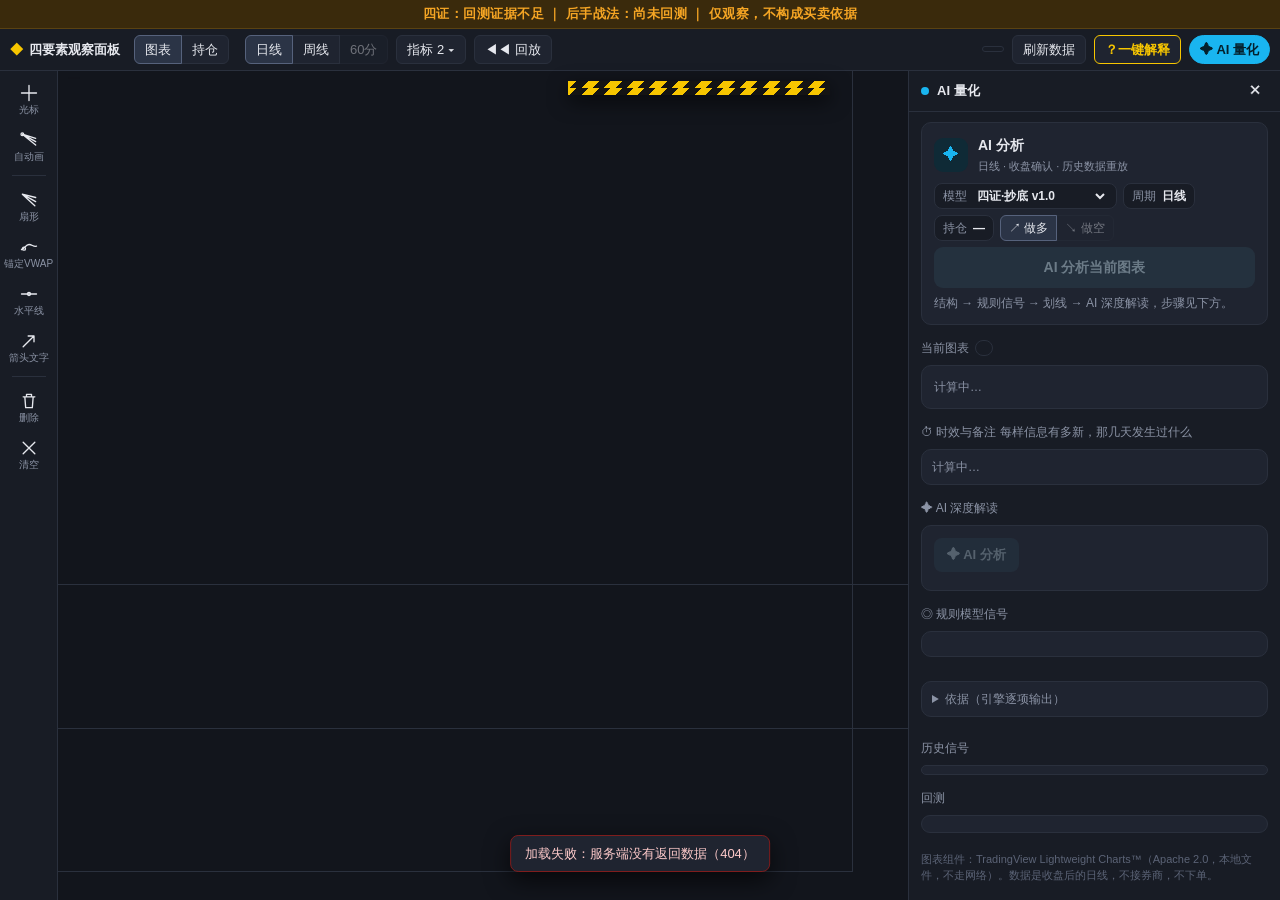
==== commit 62cd5ba2: "时效与备注：K 线上标出那一天发生过什么，并写明每样信息有多新 - notes.py：事件日（财报、除息、拆股，Yahoo）、每次刷新存一批新闻标题、Claude 联网搜、手写备注；各带来源和抓取时间" ====
--- a/static/index.html
+++ b/static/index.html
@@ -70,6 +70,7 @@
       <div id="legMacd" class="leg sub" hidden></div>
       <div id="evidence"></div>
       <div id="qBar" hidden></div>
+      <div id="noteTip" hidden></div>
       <div id="qMenu" hidden></div>
       <div id="hint" hidden></div>
       <form id="textBox" hidden><input id="textInput" maxlength="40" placeholder="标注文字，回车确定" autocomplete="off"></form>
@@ -111,6 +112,9 @@
       <div class="sec-title">当前图表 <span class="qtag" id="qLabel"></span></div>
       <div class="card" id="qScore"><div class="muted small">计算中…</div></div>
 
+      <div class="sec-title">⏱ 时效与备注 <span class="muted small">每样信息有多新，那几天发生过什么</span></div>
+      <div class="card thin" id="noteCard"></div>
+
       <div class="sec-title">✦ AI 深度解读 <span class="qtag" id="narrSrc" hidden></span><span class="muted small" id="narrMeta"></span></div>
       <div class="card narr" id="narrCard">
         <div class="narr-actions">
@@ -151,6 +155,7 @@
 <script src="/static/narrate.js"></script>
 <script src="/static/quant.js"></script>
 <script src="/static/learn.js"></script>
+<script src="/static/notes.js"></script>
 <script src="/static/app.js"></script>
 </body>
 </html>
--- a/static/app.css
+++ b/static/app.css
@@ -359,3 +359,25 @@
 #chartwrap.learn-spot{animation:learnspot2 2.4s ease-out}
 @keyframes learnspot2{0%,60%{box-shadow:inset 0 0 0 3px var(--hazard)}100%{box-shadow:inset 0 0 0 3px transparent}}
 @media (max-width:1280px){#learn{position:absolute;left:58px;top:0;bottom:0;z-index:18;box-shadow:8px 0 24px #000a}#main{position:relative}}
+/* ---------- 「时效与备注」 ---------- */
+#noteTip{position:absolute;z-index:8;width:290px;background:#0c0f15f2;border:1px solid var(--line);border-radius:8px;padding:7px 9px;font-size:12px;line-height:1.5;pointer-events:none;box-shadow:0 6px 20px #000a}
+#noteTip[hidden]{display:none}
+#noteTip b{display:block;margin-bottom:3px;color:var(--mut);font-weight:600}
+.nt-row{display:flex;gap:6px;align-items:flex-start;margin-top:3px}
+.nt-row i,.note-row>i{flex:none;font-style:normal;font-size:10.5px;font-weight:700;color:#0b0e14;border-radius:3px;padding:0 5px;line-height:17px;margin-top:1px;white-space:nowrap}
+.fr-row{display:grid;grid-template-columns:64px 1fr;gap:6px;font-size:12px;line-height:1.5;padding:2px 0}
+.fr-row label{color:var(--mut)}.fr-row.warn span{color:var(--warn)}.fr-row.hot span{color:#fb923c;font-weight:600}
+.fr-sub{margin-top:7px;color:var(--mut);font-size:11.5px}
+.fr-days{list-style:none;margin:4px 0 6px;padding:0;display:flex;flex-direction:column;gap:3px;font-size:11.5px}
+.fr-days li{display:grid;grid-template-columns:44px 1fr auto;gap:6px;align-items:baseline}
+.fr-days button{padding:0 4px;border:0;background:none;color:var(--acc);font-size:11.5px;text-align:left}
+.fr-days em{font-style:normal;color:var(--mut);white-space:nowrap}.fr-days em.todo{color:var(--warn)}.fr-days em.has{color:#86efac}
+.note-search{width:100%;border-radius:8px;padding:6px 10px;margin-top:2px;white-space:normal;line-height:1.35}
+.note-row{display:flex;gap:8px;align-items:flex-start;padding:7px 0;border-bottom:1px solid var(--line)}
+.note-row .mid{flex:1;min-width:0;display:flex;flex-direction:column;gap:2px}.note-row b{font-weight:600;line-height:1.5}
+.note-row a{color:var(--acc);font-size:12px;align-self:flex-start}
+.note-form{display:flex;gap:6px;margin:10px 0 8px}
+.note-form input{flex:1;background:var(--panel2);border:1px solid var(--line);border-radius:6px;padding:6px 8px;color:var(--fg);font:inherit}
+.n-notes{display:flex;flex-direction:column;gap:1px;margin-top:3px}
+.n-notes span{font-size:11px;line-height:1.4;color:#93c5fd}.n-notes span.fact{color:#fdba74}
+.n-notes span::before{content:"▸ "}
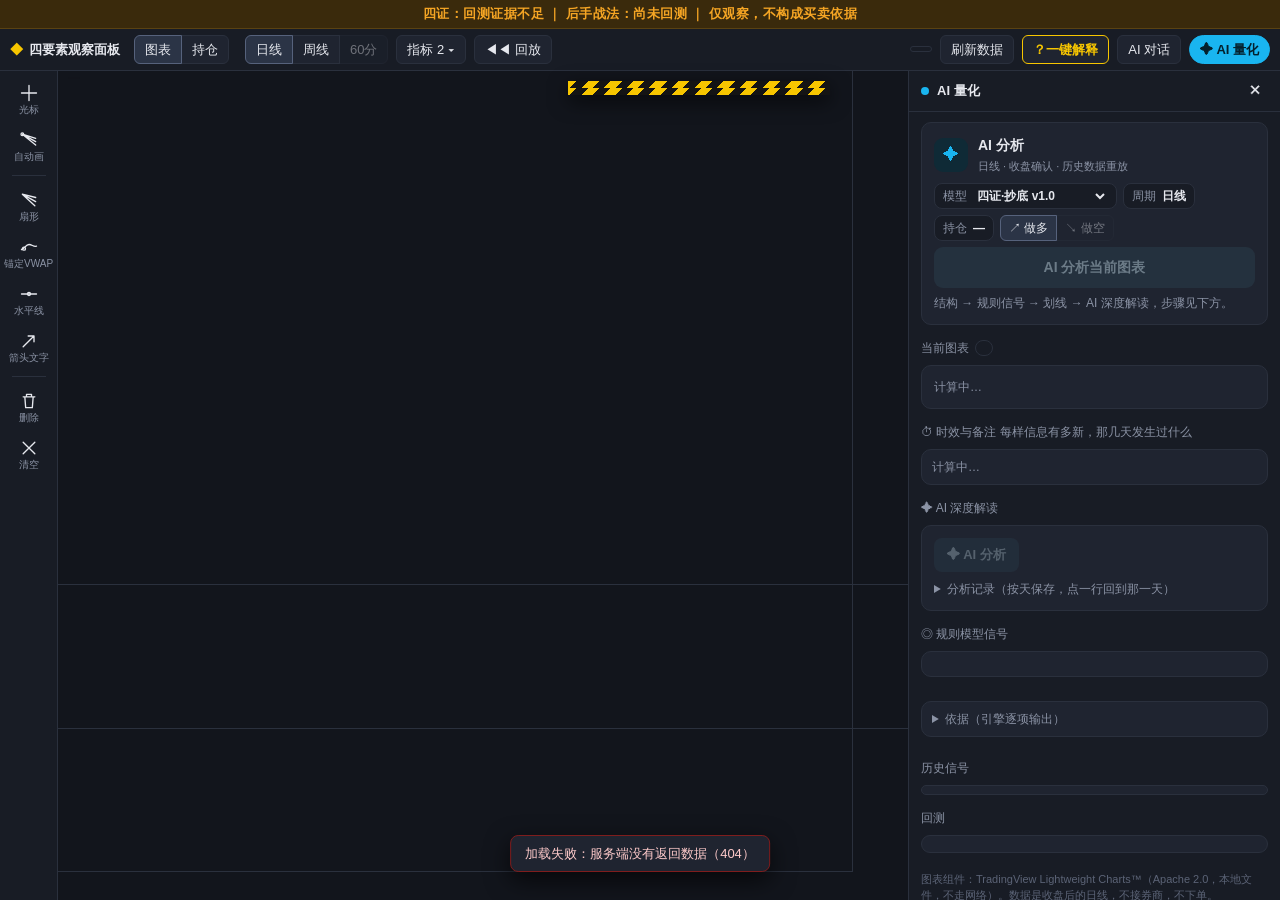
==== commit 993d0438: "AI 对话（流式、有记忆、看得到图）；一键解释并进对话框；AI 解读按天保存、切换模型不清空 - chat.py + /api/chat/*：每段对话存在本机，每次提问带上全部历史；图表数据只在变了的" ====
--- a/static/index.html
+++ b/static/index.html
@@ -40,7 +40,8 @@
   <span id="dataDate" class="chip chart-only" title="只有收盘后的日线，没有实时行情"></span>
   <button id="dataWarn" class="chip warn chart-only" hidden></button>
   <button id="refreshBtn" class="chart-only" title="运行 prep_data.py，只追加新日期">刷新数据</button>
-  <button id="learnBtn" class="chart-only" title="看不懂？点一下，用大白话把现在屏幕上的每样东西讲一遍。程序拼的，不花钱">？一键解释</button>
+  <button id="learnBtn" class="chart-only" title="看不懂？点一下，用大白话把现在屏幕上的每样东西讲一遍。程序拼的，不花钱；解释出现在 AI 对话里，可以接着问">？一键解释</button>
+  <button id="chatBtn" class="chart-only" title="一边看图一边问。有记忆，对话存在本机">AI 对话</button>
   <button id="aiBtn" class="primary chart-only">✦ AI 量化</button>
 </header>
 
@@ -59,7 +60,7 @@
     <button id="clearBtn" title="清空这只标的的全部手动画线"><svg viewBox="0 0 24 24"><path d="M5 5l14 14M19 5L5 19"/></svg><span>清空</span></button>
   </nav>
 
-  <aside id="learn" hidden aria-label="一键解释"></aside>
+  <aside id="learn" hidden aria-label="AI 对话"></aside>
 
   <section id="stage">
     <div id="chartwrap">
@@ -125,6 +126,7 @@
         <div id="aiHint" class="muted small"></div>
         <div id="narrNotice" class="narr-notice" hidden></div>
         <div id="narr" hidden></div>
+        <details id="narrHist"><summary>分析记录（按天保存，点一行回到那一天）</summary><div class="nh-list"></div></details>
       </div>
 
       <div class="sec-title">◎ 规则模型信号</div>
@@ -154,7 +156,7 @@
 <script src="/static/portfolio.js"></script>
 <script src="/static/narrate.js"></script>
 <script src="/static/quant.js"></script>
-<script src="/static/learn.js"></script>
+<script src="/static/chat.js"></script>
 <script src="/static/notes.js"></script>
 <script src="/static/app.js"></script>
 </body>
--- a/static/app.css
+++ b/static/app.css
@@ -378,6 +378,51 @@
 .note-row a{color:var(--acc);font-size:12px;align-self:flex-start}
 .note-form{display:flex;gap:6px;margin:10px 0 8px}
 .note-form input{flex:1;background:var(--panel2);border:1px solid var(--line);border-radius:6px;padding:6px 8px;color:var(--fg);font:inherit}
-.n-notes{display:flex;flex-direction:column;gap:1px;margin-top:3px}
-.n-notes span{font-size:11px;line-height:1.4;color:#93c5fd}.n-notes span.fact{color:#fdba74}
+.n-notes{display:flex;flex-direction:column;gap:1px;margin-top:3px;min-width:0}
+.n-notes span{font-size:11px;line-height:1.4;color:#93c5fd;white-space:nowrap;overflow:hidden;text-overflow:ellipsis}.n-notes span.fact{color:#fdba74}
 .n-notes span::before{content:"▸ "}
+.note-row small.orig{font-size:11px;line-height:1.4;opacity:.8}
+.fr-pending{margin:3px 0 4px;font-size:11.5px}.fr-pending summary{cursor:pointer;color:var(--mut)}
+.fr-pending a,.fr-pending span{display:block;color:#c9ced9;line-height:1.5;margin-top:3px;text-decoration:none}.fr-pending a:hover{color:var(--acc)}
+#narrHist{margin-top:8px;font-size:12px}#narrHist summary{cursor:pointer;color:var(--mut)}
+.nh-list{display:flex;flex-direction:column;gap:2px;margin-top:5px;max-height:190px;overflow-y:auto}
+.nh-row{display:grid;grid-template-columns:78px auto 1fr;gap:7px;align-items:baseline;text-align:left;border:0;background:none;padding:3px 4px;border-radius:5px;font-size:12px;white-space:nowrap}
+.nh-row:hover{background:var(--line)}.nh-row b{font-weight:600;font-variant-numeric:tabular-nums}.nh-row i{font-style:normal;color:var(--acc);font-size:11px}
+.nh-row span{color:var(--mut);overflow:hidden;text-overflow:ellipsis}
+/* ---------- AI 对话（一键解释并在里面）---------- */
+#chatBtn.on{background:var(--acc);border-color:var(--acc);color:var(--accfg);font-weight:700}
+.chat-head{flex:none;display:flex;align-items:center;gap:6px;padding:8px 10px;border-bottom:1px solid var(--line)}
+.chat-head b{font-size:14px;color:var(--acc)}.chat-head .muted{font-size:11.5px;white-space:nowrap;overflow:hidden;text-overflow:ellipsis;max-width:130px}
+.chat-head button{padding:3px 8px;font-size:12px}
+.chat-body{flex:1;min-height:0;overflow-y:auto;padding:10px 12px;display:flex;flex-direction:column;gap:10px}
+.chat-body>*{flex:none}
+.chat-empty{color:var(--mut);font-size:12.5px;line-height:1.65;padding:8px 2px}.chat-empty b{display:block;color:var(--fg);font-size:14px;margin-bottom:4px}.chat-empty p{margin:0 0 6px}
+.cmsg{display:flex;flex-direction:column;gap:3px;max-width:100%}
+.cmsg.user{align-items:flex-end}
+.cmsg .bubble{border-radius:12px;padding:8px 11px;font-size:13.5px;line-height:1.7;max-width:100%;overflow-wrap:anywhere}
+.cmsg.user .bubble{background:#17384a;color:#e6f6ff;white-space:pre-wrap;max-width:92%;border-bottom-right-radius:4px}
+.cmsg.ai .bubble{background:var(--panel2);border:1px solid var(--line);border-bottom-left-radius:4px}
+.cmsg.explain{gap:8px}
+.cx-note{color:var(--mut);font-size:10.5px}.cx-chip{align-self:flex-start;font-size:11px;color:var(--hazard);border:1px solid #5a4a12;border-radius:999px;padding:1px 9px}
+.cx-src{font-size:11px;color:var(--mut);display:flex;flex-direction:column;gap:2px}.cx-src a{color:var(--acc);white-space:nowrap;overflow:hidden;text-overflow:ellipsis}
+.bubble.md p{margin:0 0 7px;white-space:pre-wrap}.bubble.md>:last-child{margin-bottom:0}
+.bubble.md ul,.bubble.md ol{margin:0 0 7px;padding-left:20px}.bubble.md li{margin:2px 0}
+.bubble.md h4,.bubble.md h5,.bubble.md h6{margin:8px 0 4px;font-size:13.5px}
+.bubble.md code{background:#0f141d;border-radius:4px;padding:0 4px;font-size:12px}.bubble.md pre{background:#0f141d;border-radius:8px;padding:8px;overflow-x:auto;margin:0 0 7px}.bubble.md pre code{padding:0}
+.bubble.md blockquote{margin:0 0 7px;padding-left:9px;border-left:3px solid var(--line);color:#c9ced9;white-space:pre-wrap}
+.bubble.md hr{border:0;border-top:1px solid var(--line);margin:8px 0}.bubble.md a{color:var(--acc)}
+.md-table{overflow-x:auto;margin:0 0 7px}.md-table table{border-collapse:collapse;font-size:12px}.md-table th,.md-table td{border:1px solid var(--line);padding:3px 7px;text-align:left}.md-table th{color:var(--mut);font-weight:600}
+.typing{color:var(--mut);animation:typing 1.2s ease-in-out infinite}@keyframes typing{50%{opacity:.35}}
+.chat-quick{flex:none;display:flex;gap:5px;flex-wrap:wrap;padding:6px 10px 0}
+.chat-quick button{font-size:11.5px;padding:3px 9px;border-radius:999px;white-space:normal;text-align:left}
+.chat-quick .q-explain{border-color:var(--hazard);color:var(--hazard);font-weight:700}
+.chat-form{flex:none;padding:8px 10px 10px;display:flex;flex-direction:column;gap:6px}
+.chat-form textarea{resize:none;background:var(--panel2);border:1px solid var(--line);border-radius:10px;padding:8px 10px;color:var(--fg);font:inherit;font-size:13.5px;line-height:1.5;min-height:44px;max-height:160px}
+.chat-form textarea:focus{outline:none;border-color:var(--acc)}
+.chat-row{display:flex;align-items:center;gap:8px;font-size:11px}.chat-web{color:var(--mut);white-space:nowrap}
+.chat-row button{border-radius:8px;padding:5px 16px}.chat-row button.stop{background:#7f1d1d;border-color:#7f1d1d;color:#fff}
+#chatUsage{overflow:hidden;text-overflow:ellipsis;white-space:nowrap;min-width:0}
+.chat-item{display:flex;gap:6px;align-items:stretch}
+.chat-item .open{flex:1;min-width:0;text-align:left;display:flex;flex-direction:column;gap:1px;border-radius:8px;padding:6px 9px;white-space:normal}
+.chat-item.on .open{border-color:var(--acc)}.chat-item .open b{font-weight:600;font-size:12.5px;overflow:hidden;text-overflow:ellipsis;white-space:nowrap}
+.chat-item .del{font-size:11px;color:var(--mut);padding:2px 8px}
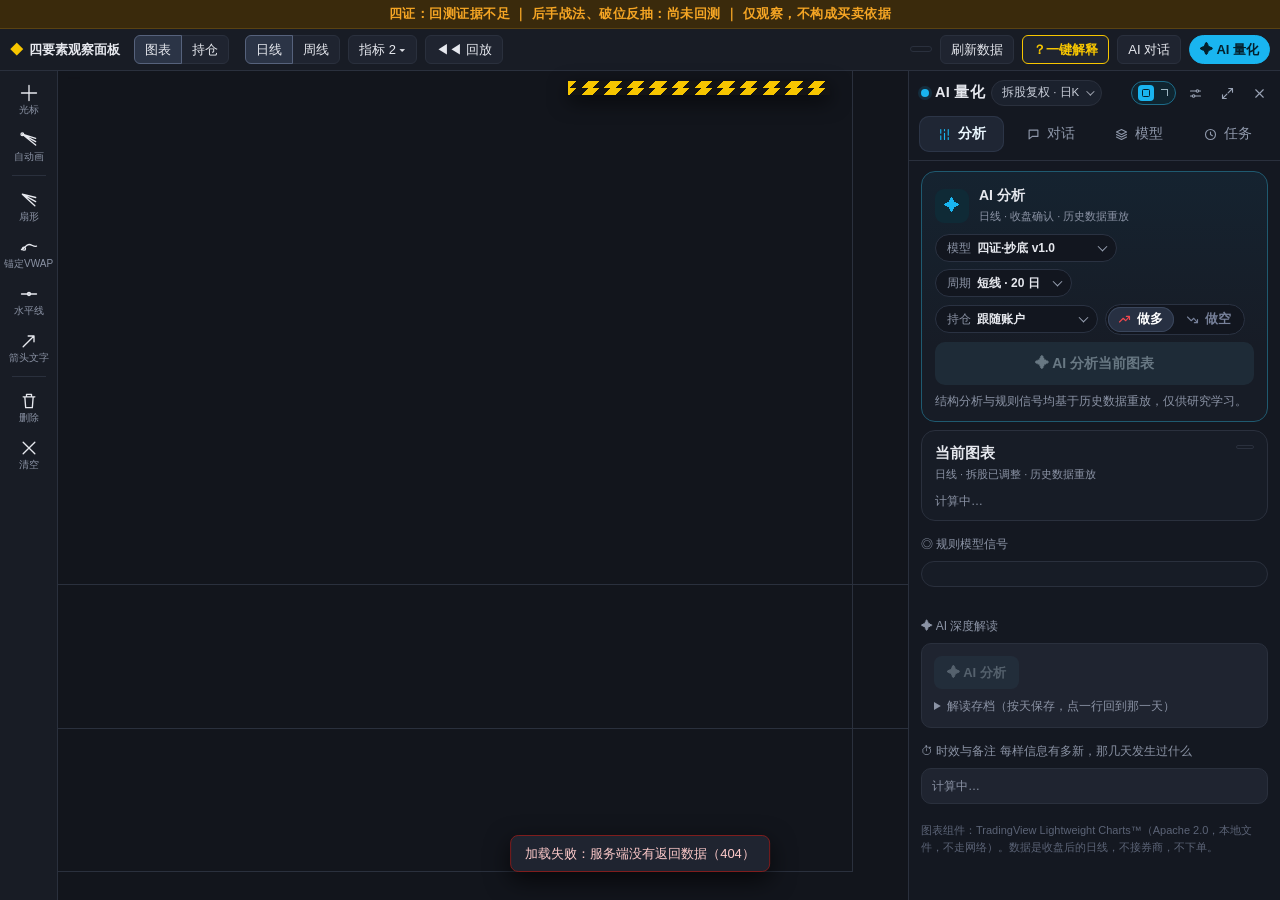
==== commit 4e43a32e: "AI 量化窗口第二版：照 11 段录屏复刻窗口和 12 个模型，做多 / 做空两侧都能算 - 窗口：头部（K 线级别、量化终端、显示设置、放宽、收起）+ 分析 / 对话 / 模型 / 任务四个页签； " ====
--- a/static/index.html
+++ b/static/index.html
@@ -5,9 +5,10 @@
 <meta name="viewport" content="width=device-width, initial-scale=1">
 <title>四要素观察面板</title>
 <link rel="stylesheet" href="/static/app.css">
+<link rel="stylesheet" href="/static/quant.css">
 </head>
 <body>
-<div id="banner" role="note">四证：回测证据不足 ｜ 后手战法：尚未回测 ｜ 仅观察，不构成买卖依据</div>
+<div id="banner" role="note">四证：回测证据不足 ｜ 后手战法、破位反抽：尚未回测 ｜ 仅观察，不构成买卖依据</div>
 
 <header id="topbar">
   <div class="brand"><span class="logo">◆</span>四要素观察面板</div>
@@ -18,14 +19,17 @@
   <div id="tickers" class="seg" role="tablist" aria-label="标的"></div>
   <div class="seg chart-only" id="tfSeg" aria-label="周期">
     <button class="on" data-tf="D" title="日线：四要素按日线判定">日线</button>
-    <button data-tf="W" title="周线：由日线合成，只看走势；四要素仍按日线判定">周线</button>
-    <button disabled title="不做：规则只用收盘后的日线，没有盘中数据">60分</button>
+    <button data-tf="W" title="周线：由日线合成。四要素仍按日线判定；后手和破位反抽可以在周线上跑">周线</button>
   </div>
   <div class="menu chart-only" id="indMenu">
     <button id="indBtn" aria-haspopup="true">指标 <span id="indCount"></span> ▾</button>
     <div class="pop" id="indPop" hidden>
       <label><input type="checkbox" data-ind="vol"> 成交量 VOL(5,10)</label>
       <label><input type="checkbox" data-ind="macd"> MACD(12,26,9)</label>
+      <label title="主图上的三条线：中轨是 20 根均价，上下轨是中轨加减 2 个标准差"><input type="checkbox" data-ind="boll"> 布林带 BOLL(20,2)</label>
+      <label title="0 到 100。常用参考线 30 / 50 / 70"><input type="checkbox" data-ind="rsi"> RSI(14)</label>
+      <label><input type="checkbox" data-ind="kdj"> KDJ(9,3,3)</label>
+      <label title="平均真实波幅：它平时一根 K 线上下晃多大"><input type="checkbox" data-ind="atr"> ATR(14)</label>
       <label><input type="checkbox" data-ind="marks"> 四要素标记 ▲1–4</label>
       <hr>
       <label title="只是显示，不影响四要素证据的判定"><input type="checkbox" data-ind="pf"> 持仓叠加（成本、行权价、归零线）</label>
@@ -40,9 +44,9 @@
   <span id="dataDate" class="chip chart-only" title="只有收盘后的日线，没有实时行情"></span>
   <button id="dataWarn" class="chip warn chart-only" hidden></button>
   <button id="refreshBtn" class="chart-only" title="运行 prep_data.py，只追加新日期">刷新数据</button>
-  <button id="learnBtn" class="chart-only" title="看不懂？点一下，用大白话把现在屏幕上的每样东西讲一遍。程序拼的，不花钱；解释出现在 AI 对话里，可以接着问">？一键解释</button>
-  <button id="chatBtn" class="chart-only" title="一边看图一边问。有记忆，对话存在本机">AI 对话</button>
-  <button id="aiBtn" class="primary chart-only">✦ AI 量化</button>
+  <button id="learnBtn" class="chart-only" title="看不懂？点一下，用大白话把现在屏幕上的每样东西讲一遍。程序拼的，不花钱；解释出现在「AI 量化」窗口的对话页里，可以接着问">？一键解释</button>
+  <button id="chatBtn" class="chart-only" title="一边看图一边问。有记忆，对话存在本机。打开「AI 量化」窗口的对话页">AI 对话</button>
+  <button id="aiBtn" class="primary chart-only" title="打开或收起「AI 量化」窗口">✦ AI 量化</button>
 </header>
 
 <div id="views">
@@ -60,8 +64,6 @@
     <button id="clearBtn" title="清空这只标的的全部手动画线"><svg viewBox="0 0 24 24"><path d="M5 5l14 14M19 5L5 19"/></svg><span>清空</span></button>
   </nav>
 
-  <aside id="learn" hidden aria-label="AI 对话"></aside>
-
   <section id="stage">
     <div id="chartwrap">
       <div id="chart"></div>
@@ -69,6 +71,9 @@
       <div id="legend" class="leg"></div>
       <div id="legVol" class="leg sub" hidden></div>
       <div id="legMacd" class="leg sub" hidden></div>
+      <div id="legRsi" class="leg sub" hidden></div>
+      <div id="legKdj" class="leg sub" hidden></div>
+      <div id="legAtr" class="leg sub" hidden></div>
       <div id="evidence"></div>
       <div id="qBar" hidden></div>
       <div id="noteTip" hidden></div>
@@ -89,60 +94,108 @@
   </section>
 
   <aside id="side" aria-label="AI 量化">
-    <div class="side-head">
-      <span class="dot"></span><b>AI 量化</b><span id="sideSub" class="muted"></span>
+    <div class="side-head qw-head">
+      <span class="dot"></span><b>AI 量化</b>
+      <div class="menu" id="qTfMenu">
+        <button id="qTfBtn" class="qw-pill" aria-haspopup="true" title="价格口径和 K 线级别"><span id="qTfText">拆股复权 · 日K</span><i class="chev"></i></button>
+        <div class="pop" id="qTfPop" hidden>
+          <div class="pop-title">K 线级别</div>
+          <button data-qtf="D" class="pop-item"><b>日K</b><small>一根 = 一个交易日。三个模型都能跑</small></button>
+          <button data-qtf="W" class="pop-item"><b>周K</b><small>一根 = 一周，由日线合成。四证不看周 K</small></button>
+          <div class="pop-title">价格口径</div>
+          <p class="pop-note">拆股已调整，分红没有调整。数据源只有这一种口径，所以这里不能切换。</p>
+        </div>
+      </div>
       <span class="spacer"></span>
-      <button id="sideClose" title="收起">✕</button>
-    </div>
-    <div class="side-body">
+      <button id="qTerm" class="qw-term" title="量化终端：三只标的 × 三个模型 × 多空，现在各是什么状态，一张表看全（新窗口）"><i class="term-ico"></i><span class="lbl">量化终端</span><i class="ext"></i></button>
+      <div class="menu" id="qSetMenu">
+        <button id="qSetBtn" class="qw-ico" aria-haspopup="true" title="显示设置：图上画哪些线、动画快慢、图例"><svg viewBox="0 0 24 24"><path d="M4 8h9M17 8h3M4 16h3M11 16h9"/><circle cx="15" cy="8" r="2"/><circle cx="9" cy="16" r="2"/></svg></button>
+        <div class="pop right" id="qSetPop" hidden></div>
+      </div>
+      <button id="qExpand" class="qw-ico" title="放宽窗口 / 恢复"><svg viewBox="0 0 24 24"><path d="M14 4h6v6M20 4l-7 7M10 20H4v-6M4 20l7-7"/></svg></button>
+      <button id="sideClose" class="qw-ico" title="收起窗口（顶栏的「AI 量化」再点一下就回来）"><svg viewBox="0 0 24 24"><path d="M6 6l12 12M18 6L6 18"/></svg></button>
+    </div>
+    <div class="qw-tabs" id="qTabs" role="tablist">
+      <button role="tab" data-qtab="analyze" class="on"><svg viewBox="0 0 24 24"><path d="M6 4v6M6 14v6M12 4v2M12 10v10M18 4v9M18 17v3"/></svg>分析</button>
+      <button role="tab" data-qtab="chat"><svg viewBox="0 0 24 24"><path d="M5 5h14v10H10l-5 4z"/></svg>对话</button>
+      <button role="tab" data-qtab="models"><svg viewBox="0 0 24 24"><path d="M12 4l8 4-8 4-8-4zM4 12l8 4 8-4M4 16l8 4 8-4"/></svg>模型</button>
+      <button role="tab" data-qtab="tasks"><svg viewBox="0 0 24 24"><circle cx="12" cy="12" r="8"/><path d="M12 8v4l3 2"/></svg>任务<i class="qw-dot" id="qTaskDot" hidden></i></button>
+    </div>
+
+    <div class="side-body" id="qPaneAnalyze" data-pane="analyze">
       <div class="card qa" id="qaCard">
-        <div class="qa-head"><span class="qa-ico">✦</span><div><b>AI 分析</b><small>日线 · 收盘确认 · 历史数据重放</small></div></div>
+        <div class="qa-head"><span class="qa-ico">✦</span><div><b>AI 分析</b><small id="sideSub">日线 · 收盘确认 · 历史数据重放</small></div></div>
         <div class="qa-row">
-          <label class="pill">模型 <select id="qModel" aria-label="规则模型"></select></label>
-          <span class="pill">周期 <b>日线</b></span>
+          <label class="pill sel" title="规则模型：换一套清单来看这张图">模型 <select id="qModel" aria-label="规则模型"></select></label>
+          <label class="pill sel" title="周期：往回看多远。表盘、结构线的回看根数和历史触发往后数的根数都跟着它变">周期 <select id="qHz" aria-label="周期"></select></label>
         </div>
         <div class="qa-row">
-          <span class="pill" id="qPos" title="从 portfolio_state.json 读，只读">持仓 <b>—</b></span>
-          <span class="seg mini" aria-label="方向"><button class="on" id="qLong">↗ 做多</button><button id="qShort" disabled title="没有做空规则">↘ 做空</button></span>
-        </div>
-        <button id="qRun" class="primary big" disabled>AI 分析当前图表</button>
-        <div class="muted small" id="qHint">结构 → 规则信号 → 划线 → AI 深度解读，步骤见下方。</div>
+          <label class="pill sel" id="qPosWrap" title="持仓：默认照账户文件读（只读）。也可以假设自己未持仓、有多单或有空单，只改说明文字，不改任何计算">持仓 <select id="qPos" aria-label="持仓"></select></label>
+          <span class="seg mini dir" id="qDir" role="group" aria-label="方向">
+            <button id="qLong" data-side="long" class="on" title="做多：用这个模型做多一侧的规则来看"><svg viewBox="0 0 24 24"><path d="M4 16l6-6 4 4 6-7M15 7h5v5"/></svg>做多</button>
+            <button id="qShort" data-side="short" title="做空：用这个模型做空一侧的规则来看。只是换一个方向分析，不会下单"><svg viewBox="0 0 24 24"><path d="M4 8l6 6 4-4 6 7M15 17h5v-5"/></svg>做空</button>
+          </span>
+        </div>
+        <button id="qRun" class="primary big" disabled>✦ AI 分析当前图表</button>
+        <div class="muted small" id="qHint">结构分析与规则信号均基于历史数据重放，仅供研究学习。</div>
       </div>
       <div class="card thin" id="qSteps" hidden></div>
 
-      <div class="sec-title">当前图表 <span class="qtag" id="qLabel"></span></div>
-      <div class="card" id="qScore"><div class="muted small">计算中…</div></div>
-
-      <div class="sec-title">⏱ 时效与备注 <span class="muted small">每样信息有多新，那几天发生过什么</span></div>
-      <div class="card thin" id="noteCard"></div>
+      <div class="card qchart" id="qChartCard">
+        <div class="qc-head"><div><b>当前图表</b><small id="qChartSub">日线 · 拆股已调整 · 历史数据重放</small></div><span class="qtag" id="qLabel"></span></div>
+        <div id="qScore"><div class="muted small">计算中…</div></div>
+      </div>
+
+      <div class="sec-title">◎ 规则模型信号 <span class="muted small" id="qWeekNote"></span></div>
+      <div id="sigCard" class="card"></div>
+      <div id="tiles" class="tiles"></div>
+      <div id="qPosNote" class="card thin posnote" hidden></div>
+      <div id="qExtra"></div>
+      <div id="narrWatch" class="card thin" hidden></div>
 
       <div class="sec-title">✦ AI 深度解读 <span class="qtag" id="narrSrc" hidden></span><span class="muted small" id="narrMeta"></span></div>
       <div class="card narr" id="narrCard">
         <div class="narr-actions">
-          <button id="aiRun" class="primary" disabled title="按视频的四问走一遍：量 → MACD → 扇子 → 成本线。模板版，不调用 API，不花钱">✦ AI 分析</button>
+          <button id="aiRun" class="primary" disabled title="按所选模型的几问走一遍。模板版，不调用 API，不花钱">✦ AI 分析</button>
           <button id="aiPolish" hidden>让 Claude 润色（会计费）</button>
           <button id="aiSkip" hidden>跳过动画</button>
         </div>
         <div id="aiHint" class="muted small"></div>
         <div id="narrNotice" class="narr-notice" hidden></div>
         <div id="narr" hidden></div>
-        <details id="narrHist"><summary>分析记录（按天保存，点一行回到那一天）</summary><div class="nh-list"></div></details>
-      </div>
-
-      <div class="sec-title">◎ 规则模型信号</div>
-      <div id="sigCard" class="card"></div>
-      <div id="tiles" class="tiles"></div>
-      <div id="qExtra"></div>
-      <div id="narrWatch" class="card thin" hidden></div>
-      <details id="basis" class="card thin"><summary>依据（引擎逐项输出）</summary><div id="basisBody"></div></details>
-      <div id="notes"></div>
-
-      <div class="sec-title">历史信号 <span class="muted small" id="sigCount"></span></div>
-      <div id="sigList" class="card thin"></div>
-
-      <div class="sec-title">回测</div>
-      <div id="btCard" class="card thin muted small"></div>
+        <details id="narrHist"><summary>解读存档（按天保存，点一行回到那一天）</summary><div class="nh-list"></div></details>
+      </div>
+
+      <div class="sec-title">⏱ 时效与备注 <span class="muted small">每样信息有多新，那几天发生过什么</span></div>
+      <div class="card thin" id="noteCard"></div>
       <div class="credit">图表组件：TradingView Lightweight Charts™（Apache 2.0，本地文件，不走网络）。数据是收盘后的日线，不接券商，不下单。</div>
+    </div>
+
+    <div class="side-body" id="qPaneChat" data-pane="chat" hidden>
+      <div id="learn" hidden aria-label="AI 对话"></div>
+    </div>
+
+    <div class="side-body" id="qPaneModels" data-pane="models" hidden>
+      <div class="sec-title first">模型库 <span class="muted small">每套规则从哪来、看什么、灵不灵</span></div>
+      <div id="qModelCards"><div class="muted small">加载中…</div></div>
+      <div class="sec-title">现在选的模型：<span id="qModelName"></span></div>
+      <div id="qModelDetail"></div>
+      <div id="fourDetail">
+        <details id="basis" class="card thin"><summary>依据（引擎逐项输出）</summary><div id="basisBody"></div></details>
+        <div id="notes"></div>
+        <div class="sec-title">历史信号 <span class="muted small" id="sigCount"></span></div>
+        <div id="sigList" class="card thin"></div>
+        <div class="sec-title">回测</div>
+        <div id="btCard" class="card thin muted small"></div>
+      </div>
+    </div>
+
+    <div class="side-body" id="qPaneTasks" data-pane="tasks" hidden>
+      <div class="sec-title first">盯盘任务 <span class="muted small">每次有新 K 线，替你把清单看一眼</span></div>
+      <div class="card thin" id="qTaskAdd"></div>
+      <div id="qTaskList"></div>
+      <div class="sec-title">分析记录 <span class="muted small" id="qRunCount"></span></div>
+      <div id="qRunList" class="card thin"></div>
     </div>
   </aside>
 </main>
--- a/static/quant.css
+++ b/static/quant.css
@@ -0,0 +1,165 @@
+/* 「AI 量化」窗口：照录屏的版式排的（窗口头部、四个页签、分析卡、四步进度、表盘卡、信号卡和六格）。
+   在 app.css 之后加载，只管这个窗口里的东西。颜色沿用面板自己的那一套（成本线黄、止损紫、目标粉），和图上的线、图例里的说法对得上。 */
+
+/* ---------- 窗口 ---------- */
+#side{width:432px;background:#141821;transition:width .16s ease-out}
+#side.wide{width:min(760px,54vw)}
+.side-body[hidden]{display:none}
+.sec-title.first{margin-top:0}
+.qw-head{gap:6px;padding:9px 8px 8px 12px;border-bottom:0;min-width:0}
+.qw-head .menu{min-width:0}
+#qTfMenu{flex:0 1 auto}
+#qTfText{overflow:hidden;text-overflow:ellipsis}
+.qw-head b{font-size:14.5px;letter-spacing:.3px;white-space:nowrap}
+.qw-head .dot{box-shadow:0 0 0 3px #19b5f022}
+.qw-head .qw-pill{display:inline-flex;align-items:center;gap:5px;max-width:100%;min-width:0;border:1px solid var(--line);background:#1b212d;border-radius:999px;padding:3px 9px 3px 10px;font-size:11.5px;color:#c9ced9;white-space:nowrap}
+.qw-head .qw-pill:hover,.qw-head .qw-pill[aria-expanded=true]{border-color:#3d4860;color:var(--fg)}
+.chev{display:inline-block;width:6px;height:6px;border-right:1.5px solid currentColor;border-bottom:1.5px solid currentColor;transform:rotate(45deg) translateY(-2px);opacity:.75;margin-left:2px}
+.qw-head .qw-term{display:inline-flex;align-items:center;gap:6px;border:1px solid #1d6c8a;background:#0f2530;color:#d8f3ff;border-radius:999px;padding:3px 10px 3px 6px;font-size:12px;font-weight:600;white-space:nowrap}
+.qw-head .qw-term:hover{border-color:var(--acc);background:#123240}
+.term-ico{display:inline-block;width:16px;height:16px;border-radius:4px;background:var(--acc);position:relative}
+.term-ico::after{content:"";position:absolute;left:4px;top:4px;width:6px;height:6px;border:1.5px solid #04202c;border-radius:1.5px}
+.ext{display:inline-block;width:7px;height:7px;border-top:1.5px solid currentColor;border-right:1.5px solid currentColor;opacity:.7;margin-left:1px;transform:translateY(-1px)}
+.qw-head .qw-ico{width:26px;height:26px;padding:0;display:inline-flex;align-items:center;justify-content:center;border-radius:7px;color:#9aa3b5}
+.qw-head .qw-ico:hover,.qw-head .qw-ico.on{background:#232a38;color:var(--fg)}
+.qw-ico svg,.qw-tabs svg,.dir svg,.chip-dir svg,.chip-hz svg,.m-side svg{width:15px;height:15px;fill:none;stroke:currentColor;stroke-width:1.8;stroke-linecap:round;stroke-linejoin:round;flex:none}
+#side .pop{min-width:232px;max-width:300px;display:flex;flex-direction:column;gap:6px;box-shadow:0 10px 30px #000b;font-size:12.5px}
+#side .pop[hidden]{display:none}
+#side .pop.right{left:auto;right:0}
+.pop-title{color:var(--mut);font-size:11px;margin-top:2px}
+.pop-item{display:flex;flex-direction:column;align-items:flex-start;gap:1px;text-align:left;white-space:normal;border-radius:8px;padding:6px 9px;background:transparent}
+.pop-item b{font-size:13px}.pop-item small{color:var(--mut);font-size:11px;line-height:1.35}
+.pop-item.on{border-color:var(--acc);background:#10303d}.pop-item.on b{color:#bfeaff}
+.pop-note{margin:0;color:var(--mut);font-size:11px;line-height:1.5}
+#qSetPop .q-lines{grid-template-columns:1fr;max-height:190px;overflow-y:auto;margin-top:2px}
+#qSetPop label{font-size:12px}
+
+/* ---------- 页签 ---------- */
+.qw-tabs{flex:none;display:grid;grid-template-columns:repeat(4,1fr);gap:4px;padding:2px 10px 8px;border-bottom:1px solid var(--line)}
+.qw-tabs button{position:relative;display:flex;align-items:center;justify-content:center;gap:6px;border:0;background:transparent;border-radius:10px;padding:8px 4px;font-size:13.5px;color:#8f98ab}
+.qw-tabs button:hover{color:var(--fg)}
+.qw-tabs button.on{background:#1f2634;color:#eaf7ff;font-weight:700;box-shadow:inset 0 0 0 1px #2c3547}
+.qw-tabs button.on svg{color:var(--acc)}
+.qw-dot{position:absolute;top:4px;right:10px;min-width:15px;height:15px;border-radius:999px;background:#ef4444;color:#fff;font-style:normal;font-size:10px;line-height:15px;padding:0 4px;font-weight:700}
+.qw-dot[hidden]{display:none}
+
+/* ---------- 分析卡 ---------- */
+.card.qa{border-color:#1f5a70;border-radius:14px;background:linear-gradient(180deg,#152330 0%,#171c26 70%);padding:13px 13px 11px}
+.qa-row{gap:7px;margin-bottom:7px}
+.pill.sel{position:relative;border-radius:999px;padding:4px 24px 4px 11px;background:#12161f;border-color:#2a3242;cursor:pointer;max-width:100%;min-width:0}
+.pill.sel:hover{border-color:#3d4860}
+.pill.sel::after{content:"";position:absolute;right:10px;top:50%;width:6px;height:6px;border-right:1.5px solid #9aa3b5;border-bottom:1.5px solid #9aa3b5;transform:translateY(-70%) rotate(45deg);pointer-events:none}
+.pill.sel select{-webkit-appearance:none;appearance:none;cursor:pointer;max-width:176px;text-overflow:ellipsis;padding:0;margin:0}
+.pill.sel select option{background:#1f2430;color:var(--fg)}
+.seg.dir{border:1px solid #2a3242;border-radius:999px;background:#12161f;padding:2px;gap:2px}
+.seg.dir button,.seg.dir button:first-child,.seg.dir button:last-child{display:inline-flex;align-items:center;gap:5px;border:0;margin:0;border-radius:999px;background:transparent;color:#77819a;padding:3px 11px 3px 9px;font-size:12.5px;font-weight:600}
+.seg.dir button:hover{color:var(--fg)}
+.seg.dir button.on{background:#273042;color:#fff;box-shadow:inset 0 0 0 1px #3a465c}
+.seg.dir button#qLong.on svg{color:#f0484e}.seg.dir button#qShort.on svg{color:#1fa391}
+#qRun.big{width:100%;margin:5px 0 7px;padding:10px 12px;border-radius:10px;font-size:14px;font-weight:700;display:flex;align-items:center;justify-content:center;gap:8px}
+#qRun.big.busy{background:#1d5d73;border-color:#1d5d73;color:#eaf7ff;opacity:1}
+#qRun .spin,.q-steps .run i{display:inline-block;width:13px;height:13px;border-radius:50%;border:2px solid #ffffff44;border-top-color:#fff;animation:qspin .8s linear infinite}
+
+/* ---------- 四步进度：2×2 ---------- */
+#qSteps{border-radius:14px;padding:11px 12px 12px;background:#171c26}
+.q-steps-head{margin-bottom:9px}.q-steps-head b{font-size:13.5px}
+.q-steps{gap:8px}
+.q-steps>div{border-radius:10px;padding:8px 9px;gap:7px;background:#12161f;opacity:.5;min-height:52px}
+.q-steps>div.run{border-color:#2b8fb0;box-shadow:0 0 0 1px #19b5f033}
+.q-steps .run i{border-color:#19b5f044;border-top-color:var(--acc);line-height:9px}
+.q-steps b{font-size:12.5px}.q-steps small{font-size:11px;line-height:1.35;margin-top:1px}
+
+/* ---------- 当前图表 ---------- */
+.card.qchart{border-radius:14px;padding:12px 13px 10px;background:#171c26}
+.qc-head{display:flex;align-items:flex-start;gap:8px;margin-bottom:8px}
+.qc-head>div{flex:1;min-width:0}.qc-head b{display:block;font-size:14.5px}.qc-head small{color:var(--mut);font-size:11px}
+.qc-head .qtag{margin:2px 0 0;white-space:nowrap}
+.q-range{display:block;color:var(--mut);font-size:10px;margin-top:3px}
+.q-total{font-size:28px}
+
+/* ---------- 规则模型信号 ---------- */
+#sigCard{border-radius:14px;padding:13px 14px 11px;background:#171c26}
+#sigCard h3{font-size:25px;letter-spacing:.5px}
+#sigCard h3.ready,#sigCard h3.watch,#sigCard h3.risk{color:#3dd6ff}#sigCard h3.wait{color:var(--fg)}#sigCard h3.avoid{color:#fca5a5}#sigCard h3.na{color:#aab1c2}#sigCard h3.dead{color:#c08a8a}
+#sigCard .tags{align-items:center}
+#sigCard .tags span{display:inline-flex;align-items:center;gap:4px;border-radius:6px;padding:2px 8px;font-size:11.5px}
+#sigCard .tags .chip-dir{font-weight:700;color:#fff;background:#273042}
+#sigCard .tags .chip-dir.long svg{color:#f0484e}#sigCard .tags .chip-dir.short svg{color:#1fa391}
+#sigCard .tags .chip-hz{background:transparent;color:#c5cbd8;padding-left:2px}
+#sigCard .tags svg{width:13px;height:13px}
+.sig-use{display:flex;gap:6px;flex-wrap:wrap;margin:2px 0 8px}
+.sig-use button{border-radius:999px;font-size:12px;color:var(--acc);border-color:#1d4d63;background:#0f2530;white-space:normal;text-align:left}
+.tiles{grid-template-columns:repeat(4,1fr);gap:8px}
+.tile{border-radius:12px;padding:9px 10px 8px;background:#171c26}
+.tile[data-k="zone"],.tile.w2{grid-column:span 2}
+.tile b{font-size:16.5px}
+.tile.sm b,.tile[data-k="stop"] b,.tile[data-k="t2"] b{font-size:14px;line-height:1.6}
+.tile[data-k="zone"] b{font-size:15px;line-height:1.5;color:var(--vwap)}
+.tile small{white-space:normal;overflow-wrap:anywhere}
+.posnote{font-size:12px;line-height:1.6;color:#d7dbe5;border-left:3px solid var(--acc)}
+.posnote[hidden]{display:none}
+
+/* ---------- 对话页签 ---------- */
+#qPaneChat{padding:0;gap:0;overflow:hidden}
+#learn{width:auto;flex:1;border:0;background:transparent;min-height:0}
+#qPaneChat #learn{position:static;box-shadow:none}
+
+/* ---------- 模型页签 ---------- */
+.mcard{border-radius:14px;padding:11px 12px 10px;background:#171c26}
+.mcard.on{border-color:#1f6f8a;background:linear-gradient(180deg,#152330 0%,#171c26 60%)}
+.m-head{display:flex;align-items:center;gap:7px}
+.m-head b{font-size:14px}
+.m-badge{font-size:10.5px;border:1px solid #5a4a12;color:var(--hazard);border-radius:999px;padding:0 7px;white-space:nowrap}
+.m-cur{font-size:11px;color:var(--acc);font-weight:700;white-space:nowrap}
+.m-head button{font-size:12px;border-radius:999px;padding:2px 10px;color:var(--acc);border-color:#1d4d63;background:#0f2530}
+.m-what{margin:6px 0 8px;font-size:12.5px;line-height:1.6;color:#d0d5e0}
+.m-sides{display:flex;flex-direction:column;gap:5px;margin-bottom:6px}
+.m-side{display:inline-flex;align-items:center;gap:6px;border:1px solid var(--line);border-radius:8px;padding:4px 9px;font-size:12px;background:#12161f;color:#c9ced9;text-align:left;white-space:normal;font-style:normal}
+button.m-side:hover{border-color:#3d4860}
+.m-side.cur{box-shadow:inset 0 0 0 1px var(--acc)}
+.m-side.ready{border-color:#1f6f8a;color:#3dd6ff;background:#0f2530}
+.m-side.avoid{color:#fca5a5}.m-side.dead{color:#c08a8a}.m-side.na,.m-side.off{color:#7d8598}
+.m-side.off{border-style:dashed}
+.mcard details{font-size:12px}.mcard summary{cursor:pointer;color:var(--mut)}
+.mcard .fine,#qModelDetail .fine,#qPaneTasks .fine{color:var(--mut);font-size:11px;line-height:1.5;margin:5px 0 0}
+.m-checks{display:flex;gap:5px;flex-wrap:wrap;margin:6px 0 2px}
+.m-checks span{background:#232a38;border-radius:6px;padding:1px 8px;font-size:11.5px}
+.m-params td:nth-child(2){text-align:right;font-variant-numeric:tabular-nums;white-space:nowrap}
+.m-params td:nth-child(3){width:38px;text-align:right}
+.src{font-style:normal;font-size:10px;border-radius:4px;padding:0 5px;white-space:nowrap}
+.src.video{background:#0b3a4f;color:#8fdcff}.src.est{background:#3a2a0c;color:#f5c542}
+#qModelDetail{display:flex;flex-direction:column;gap:8px}
+#qModelDetail summary{cursor:pointer;font-size:12px;color:var(--mut)}
+#fourDetail{display:flex;flex-direction:column;gap:8px}
+#fourDetail[hidden]{display:none}
+
+/* ---------- 任务页签 ---------- */
+#qTaskAdd{display:grid;grid-template-columns:1fr auto;gap:6px 10px;align-items:center;border-radius:14px;padding:11px 12px}
+.t-cur small{display:block;color:var(--mut);font-size:11px}.t-cur b{font-size:12.5px;line-height:1.45}
+#qTaskAdd .fine{grid-column:1 / 3;margin:0}
+#qTaskNew{border-radius:9px;padding:6px 12px;font-size:12.5px}
+#qTaskList{display:flex;flex-direction:column;gap:7px}
+.t-bar{display:flex;gap:6px;align-items:center}.t-bar button{font-size:12px;padding:3px 10px;border-radius:999px}
+.task{border-radius:12px;display:flex;flex-direction:column;gap:6px}
+.task.paused{opacity:.6}
+.t-head{display:flex;gap:6px;align-items:flex-start}.t-head b{font-size:12.5px;line-height:1.45}
+.t-head button,.t-now button{font-size:11px;padding:1px 8px;border-radius:999px;color:var(--mut)}
+.t-now{display:flex;gap:8px;align-items:center;flex-wrap:wrap}.t-now small{color:var(--mut);font-size:11px;flex:1}
+.t-now button{color:var(--acc);border-color:#1d4d63}
+.t-hits{display:flex;gap:5px;flex-wrap:wrap}
+.t-hits button{font-size:11px;padding:1px 8px;border-radius:999px;color:#3dd6ff;border-color:#1f6f8a;background:#0f2530}
+.t-hits button.new{box-shadow:0 0 0 1px #ef4444}
+#qRunList{display:flex;flex-direction:column;gap:2px;padding:6px}
+.run-row{display:grid;grid-template-columns:auto 1fr;gap:1px 8px;text-align:left;border:0;background:none;border-radius:8px;padding:6px 6px;white-space:normal;font-size:12px;align-items:baseline}
+.run-row:hover{background:#232a38}
+.run-row span{color:var(--mut);font-variant-numeric:tabular-nums;font-size:11px}
+.run-row b{font-weight:600;line-height:1.4}
+.run-row i.m-side{grid-column:2;justify-self:start;padding:0 7px;font-size:11px}
+.run-row small{grid-column:2;color:var(--mut);font-size:11px;line-height:1.4}
+.run-clear{align-self:flex-end;margin-top:4px;font-size:11px;color:var(--mut);border-radius:999px;padding:1px 9px}
+.empty{color:var(--mut);font-size:12px;line-height:1.6}
+
+@media (max-width:1400px){#side{width:404px}}
+@media (max-width:1280px){#side{width:372px}#side.wide{width:min(620px,60vw)}.qw-term .lbl{display:none}.qw-head .qw-term{padding:3px 7px 3px 6px}}
+@media (max-width:1100px){#side{width:340px}.tiles{gap:6px}.tile b{font-size:15px}}
+.leg .kj{color:#f472b6}.leg .bl{color:#9fb3c8}.leg .bl b{color:#cfd8e3}
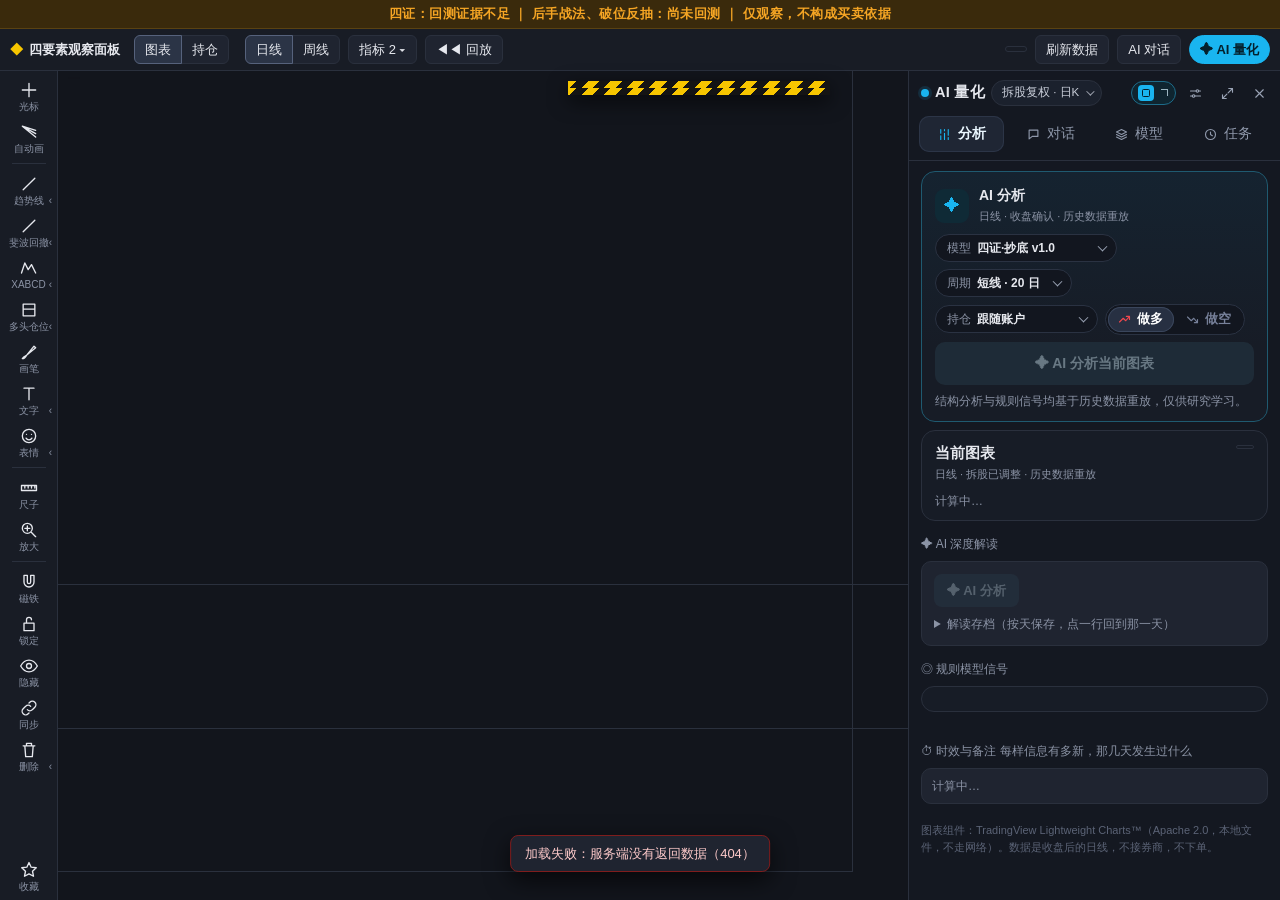
==== commit b2b957c7: "左侧工具栏照录屏重做；拿掉一键解释入口；AI 解说动画滚到可见 Co-Authored-By: Claude Opus 5.5 <noreply@anthropic.com>" ====
--- a/static/index.html
+++ b/static/index.html
@@ -44,25 +44,13 @@
   <span id="dataDate" class="chip chart-only" title="只有收盘后的日线，没有实时行情"></span>
   <button id="dataWarn" class="chip warn chart-only" hidden></button>
   <button id="refreshBtn" class="chart-only" title="运行 prep_data.py，只追加新日期">刷新数据</button>
-  <button id="learnBtn" class="chart-only" title="看不懂？点一下，用大白话把现在屏幕上的每样东西讲一遍。程序拼的，不花钱；解释出现在「AI 量化」窗口的对话页里，可以接着问">？一键解释</button>
   <button id="chatBtn" class="chart-only" title="一边看图一边问。有记忆，对话存在本机。打开「AI 量化」窗口的对话页">AI 对话</button>
   <button id="aiBtn" class="primary chart-only" title="打开或收起「AI 量化」窗口">✦ AI 量化</button>
 </header>
 
 <div id="views">
 <main id="main">
-  <nav id="tools" aria-label="画线工具">
-    <button data-tool="cursor" title="光标：拖动、缩放、十字线（Esc）"><svg viewBox="0 0 24 24"><path d="M12 3v18M3 12h18"/></svg><span>光标</span></button>
-    <button id="autoBtn" title="自动画：按引擎的高点、低点、地量日画出扇子、成本线、止损线"><svg viewBox="0 0 24 24"><path d="M4 5l16 5M4 5l16 9M4 5l16 13"/><circle cx="4" cy="5" r="1.6"/></svg><span>自动画</span></button>
-    <hr>
-    <button data-tool="fan" title="斐波那契速度阻力扇 0.382 / 0.5 / 0.618：先点高点，再点低点"><svg viewBox="0 0 24 24"><path d="M4 5l16 4M4 5l16 9M4 5l15 14"/></svg><span>扇形</span></button>
-    <button data-tool="avwap" title="锚定 VWAP：点一根 K 线作为起算日"><svg viewBox="0 0 24 24"><path d="M3 15c4-1 5-6 9-6s5 3 9 2"/><circle cx="6" cy="14" r="1.8"/></svg><span>锚定VWAP</span></button>
-    <button data-tool="hline" title="水平线：点一个价位"><svg viewBox="0 0 24 24"><path d="M3 12h18"/><circle cx="12" cy="12" r="1.8"/></svg><span>水平线</span></button>
-    <button data-tool="arrow" title="箭头加文字：先点起点，再点箭头指向的位置"><svg viewBox="0 0 24 24"><path d="M5 19L18 6M18 6h-7M18 6v7"/></svg><span>箭头文字</span></button>
-    <hr>
-    <button id="delBtn" title="删除选中的手动画线（先在光标模式下点一下那条线，或按 Delete）"><svg viewBox="0 0 24 24"><path d="M5 7h14M9 7V4h6v3M7 7l1 13h8l1-13"/></svg><span>删除</span></button>
-    <button id="clearBtn" title="清空这只标的的全部手动画线"><svg viewBox="0 0 24 24"><path d="M5 5l14 14M19 5L5 19"/></svg><span>清空</span></button>
-  </nav>
+  <nav id="tools" aria-label="画线工具"><!-- 按钮由 static/draw.js 照录屏的排法生成 --></nav>
 
   <section id="stage">
     <div id="chartwrap">
@@ -146,25 +134,25 @@
         <div id="qScore"><div class="muted small">计算中…</div></div>
       </div>
 
+      <div class="sec-title">✦ AI 深度解读 <span class="qtag" id="narrSrc" hidden></span><span class="muted small" id="narrMeta"></span></div>
+      <div class="card narr" id="narrCard">
+        <div class="narr-actions">
+          <button id="aiRun" class="primary" disabled title="按所选模型的几问走一遍。模板版，不调用 API，不花钱">✦ AI 分析</button>
+          <button id="aiPolish" hidden>让 Claude 润色（会计费）</button>
+          <button id="aiSkip" hidden>跳过动画</button>
+        </div>
+        <div id="aiHint" class="muted small"></div>
+        <div id="narrNotice" class="narr-notice" hidden></div>
+        <div id="narr" hidden></div>
+        <details id="narrHist"><summary>解读存档（按天保存，点一行回到那一天）</summary><div class="nh-list"></div></details>
+      </div>
+
       <div class="sec-title">◎ 规则模型信号 <span class="muted small" id="qWeekNote"></span></div>
       <div id="sigCard" class="card"></div>
       <div id="tiles" class="tiles"></div>
       <div id="qPosNote" class="card thin posnote" hidden></div>
       <div id="qExtra"></div>
       <div id="narrWatch" class="card thin" hidden></div>
-
-      <div class="sec-title">✦ AI 深度解读 <span class="qtag" id="narrSrc" hidden></span><span class="muted small" id="narrMeta"></span></div>
-      <div class="card narr" id="narrCard">
-        <div class="narr-actions">
-          <button id="aiRun" class="primary" disabled title="按所选模型的几问走一遍。模板版，不调用 API，不花钱">✦ AI 分析</button>
-          <button id="aiPolish" hidden>让 Claude 润色（会计费）</button>
-          <button id="aiSkip" hidden>跳过动画</button>
-        </div>
-        <div id="aiHint" class="muted small"></div>
-        <div id="narrNotice" class="narr-notice" hidden></div>
-        <div id="narr" hidden></div>
-        <details id="narrHist"><summary>解读存档（按天保存，点一行回到那一天）</summary><div class="nh-list"></div></details>
-      </div>
 
       <div class="sec-title">⏱ 时效与备注 <span class="muted small">每样信息有多新，那几天发生过什么</span></div>
       <div class="card thin" id="noteCard"></div>
@@ -211,6 +199,7 @@
 <script src="/static/quant.js"></script>
 <script src="/static/chat.js"></script>
 <script src="/static/notes.js"></script>
+<script src="/static/draw.js"></script>
 <script src="/static/app.js"></script>
 </body>
 </html>
--- a/static/app.css
+++ b/static/app.css
@@ -426,3 +426,33 @@
 .chat-item .open{flex:1;min-width:0;text-align:left;display:flex;flex-direction:column;gap:1px;border-radius:8px;padding:6px 9px;white-space:normal}
 .chat-item.on .open{border-color:var(--acc)}.chat-item .open b{font-weight:600;font-size:12.5px;overflow:hidden;text-overflow:ellipsis;white-space:nowrap}
 .chat-item .del{font-size:11px;color:var(--mut);padding:2px 8px}
+
+/* 左边工具栏（draw.js）：照录屏，一组一个按钮，右边的小三角弹出整组工具 */
+#tools{gap:1px;padding:4px 0}
+#tools button{padding:4px 0 2px}
+#tools .tb-group{position:relative;width:50px}
+#tools .tb-group.on>.tb-main{background:#12384a;border-color:var(--acc);color:var(--acc)}
+#tools .tb-group.on>.tb-main span{color:var(--acc)}
+#tools button.tb-more{position:absolute;right:-3px;bottom:2px;width:12px;height:14px;padding:0;font-size:10px;line-height:14px;color:var(--mut);border:0;border-radius:3px;display:block}
+#tools button.tb-more:hover{color:var(--fg);background:var(--line)}
+#tools .tb-spacer{flex:1;min-height:6px}
+.tb-menu{position:fixed;z-index:50;min-width:250px;max-height:calc(100vh - 16px);overflow-y:auto;background:#161a22;border:1px solid var(--line);border-radius:8px;
+  box-shadow:0 10px 30px #0009;padding:6px 0}
+.tb-menu .tb-sec{font-size:11px;color:var(--mut);padding:6px 14px 3px;letter-spacing:.5px}
+.tb-menu .tb-row{display:flex;align-items:center}
+#tools .tb-menu button.tb-item{flex:1;width:auto;flex-direction:row;justify-content:flex-start;gap:10px;padding:5px 8px 5px 14px;border-radius:0;color:var(--fg)}
+#tools .tb-menu button.tb-item b{font-weight:400;font-size:13px;flex:1;text-align:left;white-space:nowrap}
+#tools .tb-menu button.tb-item kbd{font:11px -apple-system,sans-serif;color:var(--mut)}
+#tools .tb-menu button.tb-item.on{background:#12384a;color:var(--acc);border-color:transparent}
+#tools .tb-menu button.tb-fav{width:30px;flex:none;padding:5px 0;color:#4b5563;font-size:14px}
+#tools .tb-menu button.tb-fav.on{color:#facc15;background:transparent;border-color:transparent}
+#tools .tb-menu.tb-emoji{min-width:0;width:210px;display:flex;flex-wrap:wrap;padding:6px}
+#tools .tb-menu.tb-emoji .tb-sec{width:100%;padding:2px 6px 4px}
+#tools .tb-menu button.tb-emo{width:40px;height:36px;font-size:20px;padding:0;justify-content:center}
+#tools .tb-menu[hidden]{display:none}
+#favBar{position:absolute;left:50%;bottom:8px;transform:translateX(-50%);z-index:8;display:flex;gap:2px;background:#161a22ee;border:1px solid var(--line);border-radius:8px;padding:3px}
+#favBar button{width:32px;height:30px;padding:0;display:flex;align-items:center;justify-content:center;background:transparent;border-color:transparent}
+#favBar button.on{background:#12384a;border-color:var(--acc);color:var(--acc)}
+#favBar svg{width:18px;height:18px;fill:none;stroke:currentColor;stroke-width:1.6;stroke-linecap:round;stroke-linejoin:round}
+#favBar span{font-size:12px;color:var(--mut);padding:4px 8px}
+#favBar[hidden]{display:none}
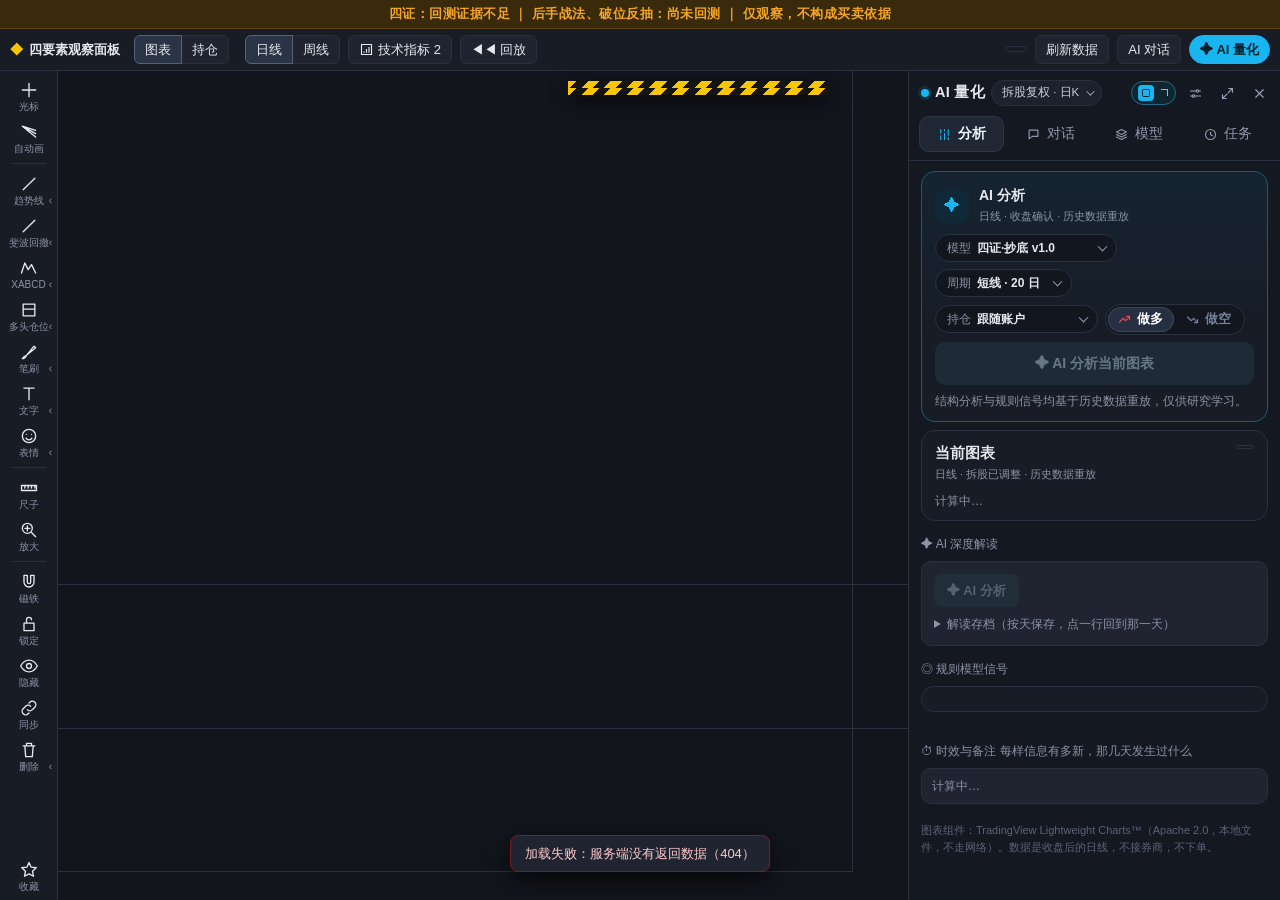
==== commit a1e45717: "验收修正、AI 对话重做、照你的规则推演、提醒、加 JOBY、照录屏补前四项 - 独立验收修正：四证没齐不给价位；不认识的查询参数回 400；低价区价位分不开就不算条件齐；后手在三只标的上从没触发过如" ====
--- a/static/index.html
+++ b/static/index.html
@@ -22,21 +22,7 @@
     <button data-tf="W" title="周线：由日线合成。四要素仍按日线判定；后手和破位反抽可以在周线上跑">周线</button>
   </div>
   <div class="menu chart-only" id="indMenu">
-    <button id="indBtn" aria-haspopup="true">指标 <span id="indCount"></span> ▾</button>
-    <div class="pop" id="indPop" hidden>
-      <label><input type="checkbox" data-ind="vol"> 成交量 VOL(5,10)</label>
-      <label><input type="checkbox" data-ind="macd"> MACD(12,26,9)</label>
-      <label title="主图上的三条线：中轨是 20 根均价，上下轨是中轨加减 2 个标准差"><input type="checkbox" data-ind="boll"> 布林带 BOLL(20,2)</label>
-      <label title="0 到 100。常用参考线 30 / 50 / 70"><input type="checkbox" data-ind="rsi"> RSI(14)</label>
-      <label><input type="checkbox" data-ind="kdj"> KDJ(9,3,3)</label>
-      <label title="平均真实波幅：它平时一根 K 线上下晃多大"><input type="checkbox" data-ind="atr"> ATR(14)</label>
-      <label><input type="checkbox" data-ind="marks"> 四要素标记 ▲1–4</label>
-      <hr>
-      <label title="只是显示，不影响四要素证据的判定"><input type="checkbox" data-ind="pf"> 持仓叠加（成本、行权价、归零线）</label>
-      <label title="离现价很远，打开会把图压扁"><input type="checkbox" data-ind="pfval"> 估值参考线</label>
-      <hr>
-      <label title="今天常规时段的未收盘 K 线，半透明；只画图，不参与四要素判定"><input type="checkbox" data-ind="live"> 盘中实时（半透明 = 未收盘）</label>
-    </div>
+    <button id="indBtn" aria-haspopup="dialog" title="技术指标库：搜索、分类、收藏，点一行就加上或去掉"><svg class="ib-ico" viewBox="0 0 24 24"><path d="M4 4h16v16H4zM8 15v2M12 11v6M16 8v9"/></svg>技术指标 <span id="indCount"></span></button>
   </div>
   <button id="replayBtn" class="chart-only" title="把图截到历史某一天，按那天重算">◀◀ 回放</button>
   <span class="spacer"></span>
@@ -75,6 +61,12 @@
       <button id="rpPrev" title="前一根（←）">◀</button>
       <input id="rpRange" type="range" min="1" max="1" step="1" aria-label="回放日期">
       <button id="rpNext" title="后一根（→）">▶</button>
+      <button id="rpPlay" title="从这一天起自动往后走，一根一根出 K 线，每根都按那天收盘重算（空格）">▶ 播放</button>
+      <select id="rpSpeed" aria-label="播放速度" title="播放速度">
+        <option value="1000">慢 · 1 根/秒</option>
+        <option value="500">中 · 2 根/秒</option>
+        <option value="250">快 · 4 根/秒</option>
+      </select>
       <input id="rpDate" type="date" aria-label="跳到日期">
       <span id="rpInfo"></span>
       <button id="rpExit">回到最新</button>
@@ -95,7 +87,7 @@
         </div>
       </div>
       <span class="spacer"></span>
-      <button id="qTerm" class="qw-term" title="量化终端：三只标的 × 三个模型 × 多空，现在各是什么状态，一张表看全（新窗口）"><i class="term-ico"></i><span class="lbl">量化终端</span><i class="ext"></i></button>
+      <button id="qTerm" class="qw-term" title="量化终端：每只标的 × 每个模型 × 多空，现在各是什么状态，一张表看全（新窗口）"><i class="term-ico"></i><span class="lbl">量化终端</span><i class="ext"></i></button>
       <div class="menu" id="qSetMenu">
         <button id="qSetBtn" class="qw-ico" aria-haspopup="true" title="显示设置：图上画哪些线、动画快慢、图例"><svg viewBox="0 0 24 24"><path d="M4 8h9M17 8h3M4 16h3M11 16h9"/><circle cx="15" cy="8" r="2"/><circle cx="9" cy="16" r="2"/></svg></button>
         <div class="pop right" id="qSetPop" hidden></div>
@@ -182,6 +174,8 @@
       <div class="sec-title first">盯盘任务 <span class="muted small">每次有新 K 线，替你把清单看一眼</span></div>
       <div class="card thin" id="qTaskAdd"></div>
       <div id="qTaskList"></div>
+      <div class="sec-title">提醒 <span class="muted small">条件齐了、收盘碰到你的线时</span></div>
+      <div class="card thin" id="qNotify"></div>
       <div class="sec-title">分析记录 <span class="muted small" id="qRunCount"></span></div>
       <div id="qRunList" class="card thin"></div>
     </div>
@@ -190,6 +184,15 @@
 <section id="pfPage" hidden aria-label="持仓"></section>
 </div>
 
+<!-- 技术指标库（照录屏的窗口：搜索框、左边分区、右边列表；行首 ☆ 收藏，加上的标「已添加」）。行和勾选框由 app.js 生成 -->
+<div id="indLib" hidden role="dialog" aria-label="技术指标库">
+  <div class="il-box">
+    <div class="il-head"><b>技术指标库</b><span class="spacer"></span><button id="ilHelp" title="怎么用">?</button><button id="ilClose" title="关闭（Esc）">✕</button></div>
+    <div class="il-search"><svg viewBox="0 0 24 24"><path d="M10 10m-6 0a6 6 0 1 0 12 0a6 6 0 1 0-12 0M15 15l5 5"/></svg><input id="ilQ" placeholder="搜索：中文名、英文代号、全拼或拼音首字母　如 布林 / boll / bulin / bld" autocomplete="off" spellcheck="false"></div>
+    <div class="il-note" id="ilNote" hidden>点一行就加上或去掉；☆ 是收藏。这里的指标只画在图上，不参与四要素和任何模型的判定。主图均线 MA、EMA 在浏览器里按收盘价算，其余沿用面板原来的算法。</div>
+    <div class="il-body"><nav class="il-side" id="ilSide"></nav><div class="il-main"><div class="il-cap" id="ilCap"></div><div class="il-list" id="ilList"></div><div class="il-extra" id="ilExtra"></div></div></div>
+  </div>
+</div>
 <div id="modal" hidden><div class="modal-box"><div class="modal-head"><b id="modalTitle"></b><span class="spacer"></span><button id="modalClose">✕</button></div><div id="modalBody"></div></div></div>
 <div id="toast" hidden></div>
 
--- a/static/app.css
+++ b/static/app.css
@@ -327,37 +327,6 @@
 #learnBtn.on{background:var(--hazard);color:#141414}
 #learn{flex:none;width:372px;background:var(--panel);border-right:1px solid var(--line);display:flex;flex-direction:column;min-height:0}
 #learn[hidden]{display:none}
-.learn-head{flex:none;display:flex;align-items:center;gap:8px;padding:8px 12px;border-bottom:1px solid var(--line)}
-.learn-head b{font-size:14px;color:var(--hazard)}.learn-head .muted{font-size:11.5px}
-.learn-body{flex:1;overflow-y:auto;padding:10px 12px 28px;display:flex;flex-direction:column;gap:10px}
-.learn-body>*{flex:none}
-.learn-lead{margin:0;color:var(--mut);font-size:12px;line-height:1.55}
-.learn-hl{border-radius:10px;padding:10px 12px;border:1.5px solid var(--line);background:var(--panel2);display:flex;flex-direction:column;gap:3px}
-.learn-hl small{color:var(--mut);font-size:11px}.learn-hl b{font-size:16.5px;line-height:1.35}.learn-hl span{font-size:12.5px;line-height:1.5;color:#c9ced9}
-.learn-hl.go{border-color:var(--hazard)}.learn-hl.go b{color:var(--hazard)}
-.learn-hl.stop{border-color:#f87171}.learn-hl.stop b{color:#fca5a5}
-.learn-hl.wait b{color:#e6e8ee}.learn-hl.na b{color:#aab1c2}
-.lcard{background:var(--panel2);border:1px solid var(--line);border-left:3px solid var(--line);border-radius:10px;padding:10px 12px 9px;margin:0}
-.lcard.yes{border-left-color:var(--hazard)}.lcard.no{border-left-color:#4b5263}
-.lcard h4{margin:0 0 5px;font-size:13.5px;line-height:1.4;display:flex;gap:7px;align-items:flex-start}
-.lcard h4 i{flex:none;font-style:normal;width:18px;height:18px;border-radius:50%;background:var(--line);color:var(--mut);font-size:10.5px;line-height:18px;text-align:center;margin-top:1px}
-.lcard p{margin:0;font-size:13px;line-height:1.7;color:#d7dbe5}
-.lnow{margin-top:7px;background:#0f141d;border-radius:7px;padding:7px 9px;font-size:12.5px;line-height:1.65}
-.lnow span{display:inline-block;background:var(--hazard);color:#141414;font-weight:800;font-size:10.5px;border-radius:3px;padding:0 5px;margin-right:6px;line-height:16px;vertical-align:1px}
-.litems{list-style:none;margin:6px 0 0;padding:0;display:flex;flex-direction:column;gap:5px}
-.litems li{font-size:12px;line-height:1.55;border-left:2px solid #4b5263;padding-left:8px}
-.litems li.yes{border-left-color:var(--hazard)}.litems li b{display:block}.litems li.yes b{color:var(--hazard)}.litems li span{color:var(--mut)}
-.lcard .lnote{margin-top:6px;color:var(--mut);font-size:11.5px;line-height:1.55}
-.lspot{margin-top:7px;padding:2px 10px;font-size:11.5px;border-radius:999px;color:var(--acc);border-color:#1d4d63;background:none}
-.lgloss{background:var(--panel2);border:1px solid var(--line);border-radius:10px;padding:8px 12px}
-.lgloss summary{cursor:pointer;font-size:12.5px;color:var(--mut)}
-.lgloss dl{margin:6px 0 0;display:grid;grid-template-columns:auto 1fr;gap:4px 10px;font-size:12px;line-height:1.5}
-.lgloss dt{font-weight:700;white-space:nowrap}.lgloss dd{margin:0;color:#c9ced9}
-.lfoot{margin:0;color:var(--mut);font-size:11px;line-height:1.5}
-.learn-spot{animation:learnspot 2.4s ease-out;position:relative;z-index:6}
-@keyframes learnspot{0%,60%{box-shadow:0 0 0 3px var(--hazard),0 0 22px 4px #f7c60088}100%{box-shadow:0 0 0 3px transparent}}
-#chartwrap.learn-spot{animation:learnspot2 2.4s ease-out}
-@keyframes learnspot2{0%,60%{box-shadow:inset 0 0 0 3px var(--hazard)}100%{box-shadow:inset 0 0 0 3px transparent}}
 @media (max-width:1280px){#learn{position:absolute;left:58px;top:0;bottom:0;z-index:18;box-shadow:8px 0 24px #000a}#main{position:relative}}
 /* ---------- 「时效与备注」 ---------- */
 #noteTip{position:absolute;z-index:8;width:290px;background:#0c0f15f2;border:1px solid var(--line);border-radius:8px;padding:7px 9px;font-size:12px;line-height:1.5;pointer-events:none;box-shadow:0 6px 20px #000a}
@@ -402,8 +371,10 @@
 .cmsg .bubble{border-radius:12px;padding:8px 11px;font-size:13.5px;line-height:1.7;max-width:100%;overflow-wrap:anywhere}
 .cmsg.user .bubble{background:#17384a;color:#e6f6ff;white-space:pre-wrap;max-width:92%;border-bottom-right-radius:4px}
 .cmsg.ai .bubble{background:var(--panel2);border:1px solid var(--line);border-bottom-left-radius:4px}
-.cmsg.explain{gap:8px}
-.cx-note{color:var(--mut);font-size:10.5px}.cx-chip{align-self:flex-start;font-size:11px;color:var(--hazard);border:1px solid #5a4a12;border-radius:999px;padding:1px 9px}
+.chat-ctx{flex:none;padding:5px 12px;font-size:11.5px;color:var(--mut);border-bottom:1px solid var(--line);white-space:nowrap;overflow:hidden;text-overflow:ellipsis}
+.chat-ctx[hidden]{display:none}
+.cx-div{display:flex;align-items:center;gap:8px;font-size:11px;color:var(--mut)}.cx-div::before,.cx-div::after{content:"";flex:1;border-top:1px solid var(--line)}
+.cx-note{color:var(--mut);font-size:10.5px}
 .cx-src{font-size:11px;color:var(--mut);display:flex;flex-direction:column;gap:2px}.cx-src a{color:var(--acc);white-space:nowrap;overflow:hidden;text-overflow:ellipsis}
 .bubble.md p{margin:0 0 7px;white-space:pre-wrap}.bubble.md>:last-child{margin-bottom:0}
 .bubble.md ul,.bubble.md ol{margin:0 0 7px;padding-left:20px}.bubble.md li{margin:2px 0}
@@ -415,7 +386,7 @@
 .typing{color:var(--mut);animation:typing 1.2s ease-in-out infinite}@keyframes typing{50%{opacity:.35}}
 .chat-quick{flex:none;display:flex;gap:5px;flex-wrap:wrap;padding:6px 10px 0}
 .chat-quick button{font-size:11.5px;padding:3px 9px;border-radius:999px;white-space:normal;text-align:left}
-.chat-quick .q-explain{border-color:var(--hazard);color:var(--hazard);font-weight:700}
+.chat-quick[hidden]{display:none}
 .chat-form{flex:none;padding:8px 10px 10px;display:flex;flex-direction:column;gap:6px}
 .chat-form textarea{resize:none;background:var(--panel2);border:1px solid var(--line);border-radius:10px;padding:8px 10px;color:var(--fg);font:inherit;font-size:13.5px;line-height:1.5;min-height:44px;max-height:160px}
 .chat-form textarea:focus{outline:none;border-color:var(--acc)}
@@ -456,3 +427,62 @@
 #favBar svg{width:18px;height:18px;fill:none;stroke:currentColor;stroke-width:1.6;stroke-linecap:round;stroke-linejoin:round}
 #favBar span{font-size:12px;color:var(--mut);padding:4px 8px}
 #favBar[hidden]{display:none}
+
+/* ---------- 技术指标库（照录屏 1 的 00:33）---------- */
+#indBtn .ib-ico{width:15px;height:15px;fill:none;stroke:currentColor;stroke-width:1.8;vertical-align:-3px;margin-right:4px}
+#indLib{position:fixed;inset:0;background:#0009;z-index:55;display:flex;align-items:center;justify-content:center}
+#indLib[hidden]{display:none}
+.il-box{background:#151a24;border:1px solid var(--line);border-radius:12px;width:min(760px,94vw);height:min(560px,86vh);display:flex;flex-direction:column;box-shadow:0 18px 50px #0008}
+.il-head{display:flex;align-items:center;gap:6px;padding:12px 14px 6px}
+.il-head b{font-size:15px}
+.il-head button{width:28px;height:28px;border-radius:7px;background:var(--panel2);border:1px solid var(--line);color:var(--mut)}
+.il-head button:hover{color:var(--fg)}
+.il-search{display:flex;align-items:center;gap:8px;margin:4px 14px 8px;padding:7px 10px;border:1px solid #2c5f80;border-radius:8px;background:#0f141d}
+.il-search svg{width:16px;height:16px;fill:none;stroke:var(--mut);stroke-width:2;flex:none}
+.il-search input{flex:1;background:transparent;border:0;outline:0;color:var(--fg);font-size:13px}
+.il-note{margin:0 14px 8px;padding:7px 10px;border-radius:8px;background:var(--panel2);color:var(--mut);font-size:12px;line-height:1.55}
+.il-body{flex:1;min-height:0;display:flex;border-top:1px solid var(--line)}
+.il-side{width:178px;flex:none;overflow-y:auto;padding:8px 6px;border-right:1px solid var(--line)}
+.il-h{color:var(--mut);font-size:11px;margin:10px 8px 4px}
+.il-h:first-child{margin-top:2px}
+.il-side button{display:flex;align-items:center;gap:8px;width:100%;padding:6px 8px;border-radius:7px;background:none;border:0;color:var(--fg);font-size:12.5px;text-align:left}
+.il-side button:hover{background:var(--panel2)}
+.il-side button.on{background:#123447;color:#7dd3fc}
+.il-side i{font-style:normal;width:14px;text-align:center;color:var(--mut)}
+.il-side span{flex:1}
+.il-side em{font-style:normal;color:var(--mut);font-size:11px}
+.il-main{flex:1;min-width:0;overflow-y:auto;padding:8px 10px}
+.il-cap{color:var(--mut);font-size:11.5px;margin:2px 4px 6px}
+.il-row{display:flex;align-items:center;gap:8px;padding:6px 6px;border-radius:7px}
+.il-row:hover{background:var(--panel2)}
+.il-row[hidden]{display:none}
+.il-fav{background:none;border:0;color:var(--mut);font-size:15px;line-height:1;padding:0 2px}
+.il-fav.on{color:#facc15}
+.il-item{flex:1;display:flex;align-items:baseline;gap:6px;cursor:pointer;min-width:0}
+.il-item input{position:absolute;opacity:0;width:0;height:0;pointer-events:none}
+.il-item b{font-weight:500;font-size:13px}
+.il-item small{color:var(--mut);font-size:11px}
+.il-tag{font-size:10.5px;color:#c4b5fd;background:#2e2650;border-radius:4px;padding:1px 6px}
+.il-added{display:none;font-size:10.5px;color:#22d3ee;background:#0e3640;border-radius:4px;padding:1px 6px}
+.il-row.on .il-added{display:inline}
+.il-row.on .il-item b{color:#7dd3fc}
+.il-extra .il-combo{display:flex;align-items:center;gap:8px;padding:8px 6px;border-bottom:1px solid var(--line)}
+.il-combo b{font-size:13px;font-weight:600;flex:none}
+.il-combo span{flex:1;color:var(--mut);font-size:12px}
+.il-combo button,.il-save{background:var(--panel2);border:1px solid var(--line);border-radius:6px;padding:3px 9px;color:var(--fg);font-size:12px}
+.il-combo button:hover,.il-save:hover{border-color:var(--acc)}
+.il-save{display:block;margin:4px 6px 8px}
+.il-save:disabled{opacity:.5}
+.il-empty{color:var(--mut);font-size:12px;padding:10px 6px;line-height:1.6}
+/* 主图均线的图例 */
+.leg .mal i{font-style:normal;margin-left:6px}
+/* 回放：自动播放和快慢 */
+#rpPlay{min-width:72px}
+#rpPlay.on{background:var(--hazard);color:#241d08;border-color:var(--hazard)}
+#rpSpeed{background:var(--panel2);border:1px solid var(--line);border-radius:6px;padding:2px 4px;color:var(--fg)}
+
+/* 我的规则、忽略这一笔、提醒（2026-11-18） */
+.rules-edit{width:100%;box-sizing:border-box;font:13px/1.6 inherit;background:var(--panel2);color:var(--fg);border:1px solid var(--line);border-radius:8px;padding:8px 10px;margin:6px 0 8px;resize:vertical}
+.pf-table tr.pf-ignored td{opacity:.45}.pf-table tr.pf-ignored td.note{opacity:1}
+.pf-ign{margin-left:6px;padding:1px 8px;font-size:11px;border-radius:999px}
+#qNotify .n-row{display:flex;align-items:center;gap:8px;margin:0 0 7px;font-size:12.5px}#qNotify .n-row input:not([type]){flex:1;min-width:0}
